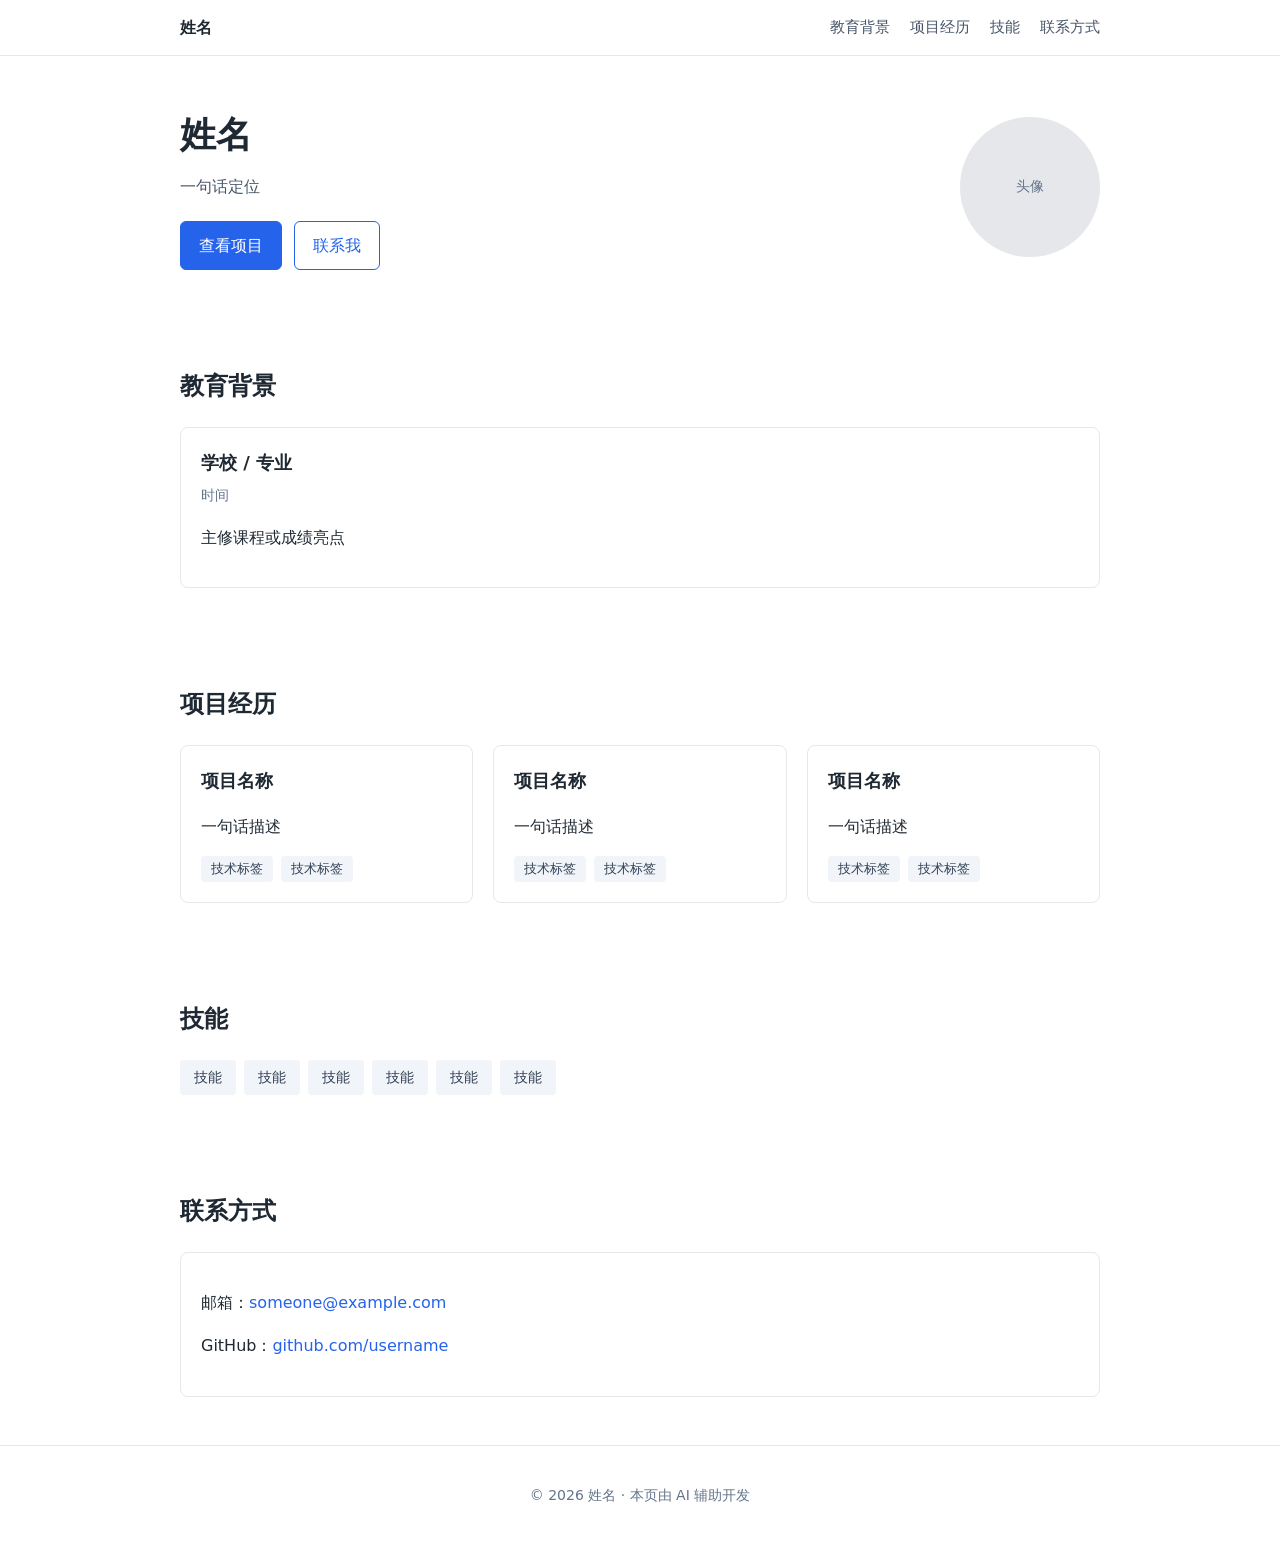
==== index.html @ 9a69a79b "生成首版：五区块结构完整（占位内容）" ====
<!DOCTYPE html>
<html lang="zh-CN">
<head>
  <meta charset="UTF-8" />
  <meta name="viewport" content="width=device-width, initial-scale=1.0" />
  <title>姓名 | 一句话定位</title>
  <link rel="stylesheet" href="style.css" />
</head>
<body>
  <header class="nav">
    <div class="nav-inner">
      <a class="nav-brand" href="#hero">姓名</a>
      <nav class="nav-links">
        <a href="#education">教育背景</a>
        <a href="#projects">项目经历</a>
        <a href="#skills">技能</a>
        <a href="#contact">联系方式</a>
      </nav>
    </div>
  </header>

  <main>
    <section id="hero" class="hero">
      <div class="hero-text">
        <h1>姓名</h1>
        <p class="tagline">一句话定位</p>
        <div class="hero-actions">
          <a class="btn btn-primary" href="#projects">查看项目</a>
          <a class="btn btn-ghost" href="#contact">联系我</a>
        </div>
      </div>
      <div class="avatar">头像</div>
    </section>

    <section id="education" class="section">
      <h2>教育背景</h2>
      <div class="card">
        <h3>学校 / 专业</h3>
        <p class="muted">时间</p>
        <p>主修课程或成绩亮点</p>
      </div>
    </section>

    <section id="projects" class="section">
      <h2>项目经历</h2>
      <div class="grid">
        <article class="card project">
          <h3>项目名称</h3>
          <p>一句话描述</p>
          <ul class="tags"><li>技术标签</li><li>技术标签</li></ul>
        </article>
        <article class="card project">
          <h3>项目名称</h3>
          <p>一句话描述</p>
          <ul class="tags"><li>技术标签</li><li>技术标签</li></ul>
        </article>
        <article class="card project">
          <h3>项目名称</h3>
          <p>一句话描述</p>
          <ul class="tags"><li>技术标签</li><li>技术标签</li></ul>
        </article>
      </div>
    </section>

    <section id="skills" class="section">
      <h2>技能</h2>
      <ul class="tags tags-lg">
        <li>技能</li><li>技能</li><li>技能</li><li>技能</li><li>技能</li><li>技能</li>
      </ul>
    </section>

    <section id="contact" class="section">
      <h2>联系方式</h2>
      <div class="card">
        <p>邮箱：<a href="mailto:someone@example.com">someone@example.com</a></p>
        <p>GitHub：<a href="https://github.com/username">github.com/username</a></p>
      </div>
    </section>
  </main>

  <footer class="footer">
    <p>页脚</p>
  </footer>
  <script src="script.js"></script>
</body>
</html>
---- style.css ----
/* 首版：结构完整的基础样式（占位内容阶段） */
* { box-sizing: border-box; }

body {
  margin: 0;
  font-family: system-ui, -apple-system, "Segoe UI", "Microsoft YaHei", sans-serif;
  color: #1f2933;
  background: #ffffff;
  line-height: 1.7;
}

a { color: #2563eb; text-decoration: none; }
a:hover { text-decoration: underline; }

/* 顶部导航 */
.nav {
  position: sticky;
  top: 0;
  background: #ffffff;
  border-bottom: 1px solid #e5e7eb;
  z-index: 10;
}
.nav-inner {
  max-width: 960px;
  margin: 0 auto;
  padding: 14px 20px;
  display: flex;
  align-items: center;
  justify-content: space-between;
}
.nav-brand { font-weight: 700; color: #1f2933; }
.nav-links { display: flex; gap: 20px; font-size: 15px; }
.nav-links a { color: #475569; }

/* 通用容器 */
.section {
  max-width: 960px;
  margin: 0 auto;
  padding: 48px 20px;
}
.section h2 { font-size: 24px; margin: 0 0 20px; }

/* 首屏 */
.hero {
  max-width: 960px;
  margin: 0 auto;
  padding: 48px 20px;
  display: flex;
  align-items: center;
  justify-content: space-between;
  gap: 32px;
}
.hero h1 { font-size: 36px; margin: 0 0 8px; }
.tagline { color: #475569; margin: 0 0 20px; }
.hero-actions { display: flex; gap: 12px; }

.btn {
  display: inline-block;
  padding: 10px 18px;
  border-radius: 6px;
  border: 1px solid #2563eb;
}
.btn-primary { background: #2563eb; color: #fff; }
.btn-primary:hover { background: #1d4ed8; text-decoration: none; }
.btn-ghost { color: #2563eb; }
.btn-ghost:hover { background: #eff6ff; text-decoration: none; }

.avatar {
  width: 140px;
  height: 140px;
  border-radius: 50%;
  background: #e5e7eb;
  color: #64748b;
  display: flex;
  align-items: center;
  justify-content: center;
  font-size: 14px;
  flex: 0 0 auto;
}

/* 卡片 */
.card {
  border: 1px solid #e5e7eb;
  border-radius: 8px;
  padding: 20px;
}
.card h3 { margin: 0 0 6px; font-size: 18px; }
.muted { color: #64748b; font-size: 14px; margin: 0 0 8px; }

.grid {
  display: grid;
  grid-template-columns: repeat(3, 1fr);
  gap: 20px;
}

/* 标签 */
.tags {
  list-style: none;
  padding: 0;
  margin: 12px 0 0;
  display: flex;
  flex-wrap: wrap;
  gap: 8px;
}
.tags li {
  background: #f1f5f9;
  border-radius: 4px;
  padding: 2px 10px;
  font-size: 13px;
  color: #334155;
}
.tags-lg li { font-size: 14px; padding: 6px 14px; }

.footer {
  border-top: 1px solid #e5e7eb;
  text-align: center;
  padding: 24px;
  color: #64748b;
  font-size: 14px;
}
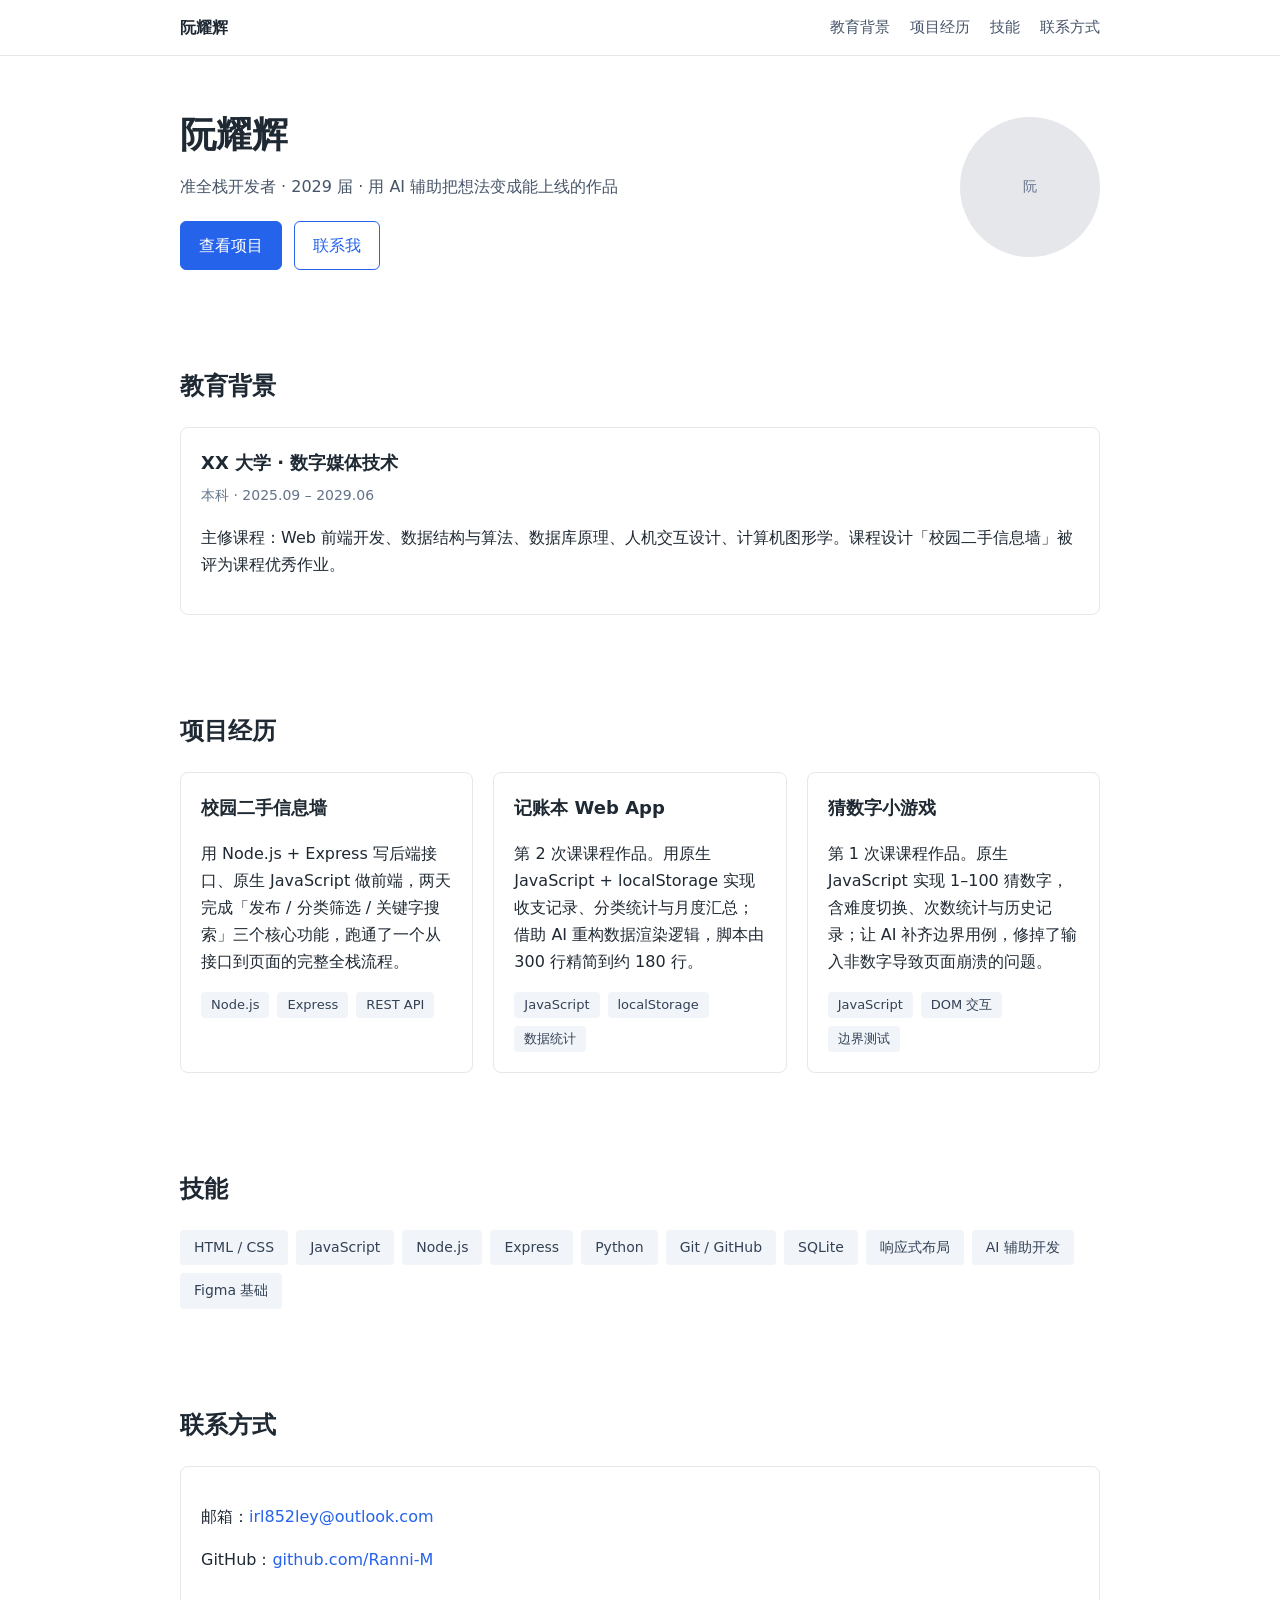
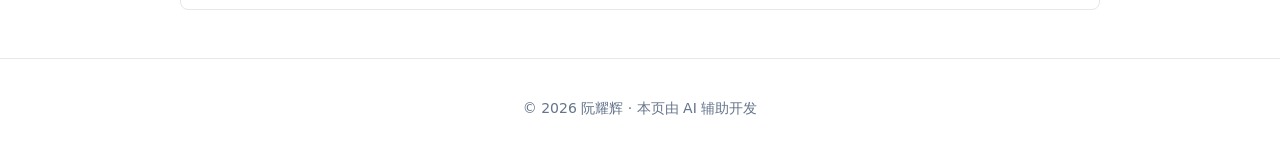
==== commit 300bacc5: "首版：结构完整+真实内容" ====
--- a/index.html
+++ b/index.html
@@ -3,13 +3,13 @@
 <head>
   <meta charset="UTF-8" />
   <meta name="viewport" content="width=device-width, initial-scale=1.0" />
-  <title>姓名 | 一句话定位</title>
+  <title>阮耀辉 | 准全栈开发者</title>
   <link rel="stylesheet" href="style.css" />
 </head>
 <body>
   <header class="nav">
     <div class="nav-inner">
-      <a class="nav-brand" href="#hero">姓名</a>
+      <a class="nav-brand" href="#hero">阮耀辉</a>
       <nav class="nav-links">
         <a href="#education">教育背景</a>
         <a href="#projects">项目经历</a>
@@ -22,22 +22,22 @@
   <main>
     <section id="hero" class="hero">
       <div class="hero-text">
-        <h1>姓名</h1>
-        <p class="tagline">一句话定位</p>
+        <h1>阮耀辉</h1>
+        <p class="tagline">准全栈开发者 · 2029 届 · 用 AI 辅助把想法变成能上线的作品</p>
         <div class="hero-actions">
           <a class="btn btn-primary" href="#projects">查看项目</a>
           <a class="btn btn-ghost" href="#contact">联系我</a>
         </div>
       </div>
-      <div class="avatar">头像</div>
+      <div class="avatar">阮</div>
     </section>
 
     <section id="education" class="section">
       <h2>教育背景</h2>
       <div class="card">
-        <h3>学校 / 专业</h3>
-        <p class="muted">时间</p>
-        <p>主修课程或成绩亮点</p>
+        <h3>XX 大学 · 数字媒体技术</h3>
+        <p class="muted">本科 · 2025.09 – 2029.06</p>
+        <p>主修课程：Web 前端开发、数据结构与算法、数据库原理、人机交互设计、计算机图形学。课程设计「校园二手信息墙」被评为课程优秀作业。</p>
       </div>
     </section>
 
@@ -45,19 +45,19 @@
       <h2>项目经历</h2>
       <div class="grid">
         <article class="card project">
-          <h3>项目名称</h3>
-          <p>一句话描述</p>
-          <ul class="tags"><li>技术标签</li><li>技术标签</li></ul>
+          <h3>校园二手信息墙</h3>
+          <p>用 Node.js + Express 写后端接口、原生 JavaScript 做前端，两天完成「发布 / 分类筛选 / 关键字搜索」三个核心功能，跑通了一个从接口到页面的完整全栈流程。</p>
+          <ul class="tags"><li>Node.js</li><li>Express</li><li>REST API</li></ul>
         </article>
         <article class="card project">
-          <h3>项目名称</h3>
-          <p>一句话描述</p>
-          <ul class="tags"><li>技术标签</li><li>技术标签</li></ul>
+          <h3>记账本 Web App</h3>
+          <p>第 2 次课课程作品。用原生 JavaScript + localStorage 实现收支记录、分类统计与月度汇总；借助 AI 重构数据渲染逻辑，脚本由 300 行精简到约 180 行。</p>
+          <ul class="tags"><li>JavaScript</li><li>localStorage</li><li>数据统计</li></ul>
         </article>
         <article class="card project">
-          <h3>项目名称</h3>
-          <p>一句话描述</p>
-          <ul class="tags"><li>技术标签</li><li>技术标签</li></ul>
+          <h3>猜数字小游戏</h3>
+          <p>第 1 次课课程作品。原生 JavaScript 实现 1–100 猜数字，含难度切换、次数统计与历史记录；让 AI 补齐边界用例，修掉了输入非数字导致页面崩溃的问题。</p>
+          <ul class="tags"><li>JavaScript</li><li>DOM 交互</li><li>边界测试</li></ul>
         </article>
       </div>
     </section>
@@ -65,21 +65,22 @@
     <section id="skills" class="section">
       <h2>技能</h2>
       <ul class="tags tags-lg">
-        <li>技能</li><li>技能</li><li>技能</li><li>技能</li><li>技能</li><li>技能</li>
+        <li>HTML / CSS</li><li>JavaScript</li><li>Node.js</li><li>Express</li><li>Python</li>
+        <li>Git / GitHub</li><li>SQLite</li><li>响应式布局</li><li>AI 辅助开发</li><li>Figma 基础</li>
       </ul>
     </section>
 
     <section id="contact" class="section">
       <h2>联系方式</h2>
       <div class="card">
-        <p>邮箱：<a href="mailto:someone@example.com">someone@example.com</a></p>
-        <p>GitHub：<a href="https://github.com/username">github.com/username</a></p>
+        <p>邮箱：<a href="mailto:irl852ley@outlook.com">irl852ley@outlook.com</a></p>
+        <p>GitHub：<a href="https://github.com/Ranni-M" target="_blank" rel="noopener">github.com/Ranni-M</a></p>
       </div>
     </section>
   </main>
 
   <footer class="footer">
-    <p>页脚</p>
+    <p></p>
   </footer>
   <script src="script.js"></script>
 </body>
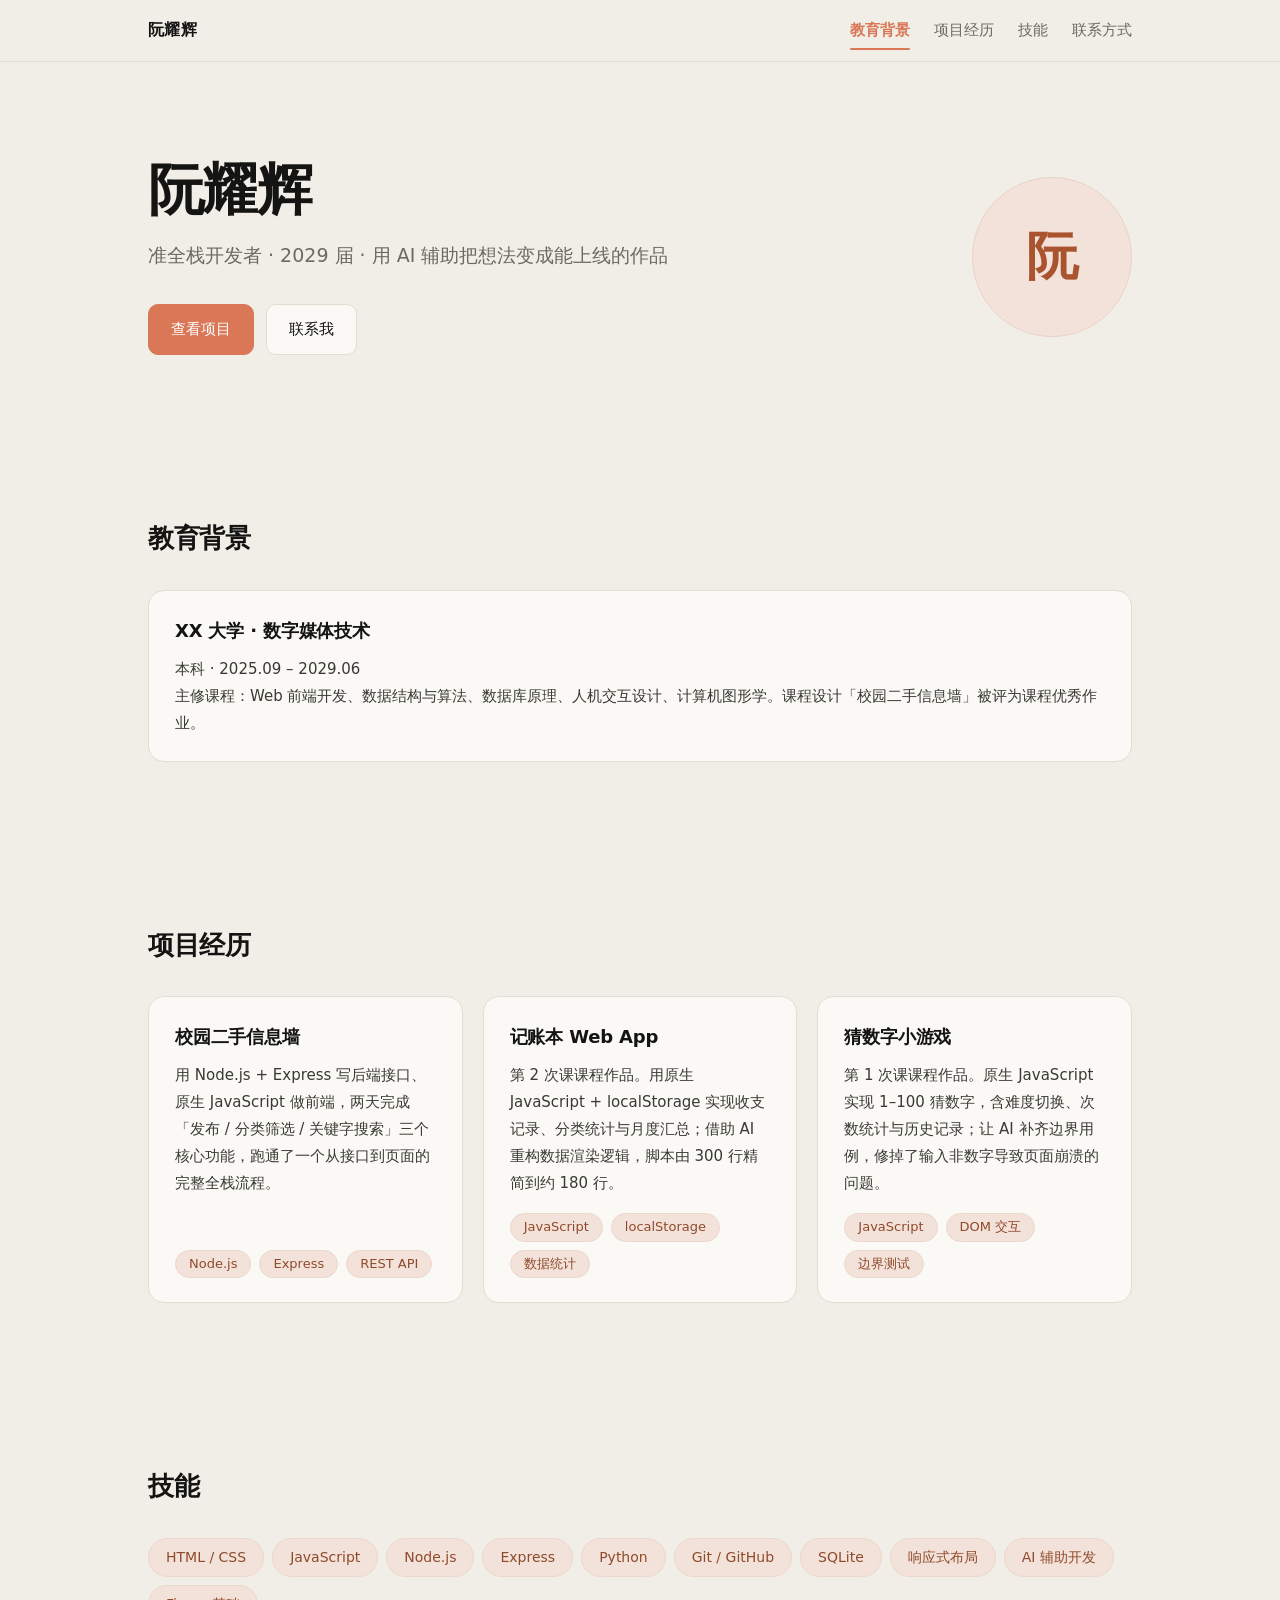
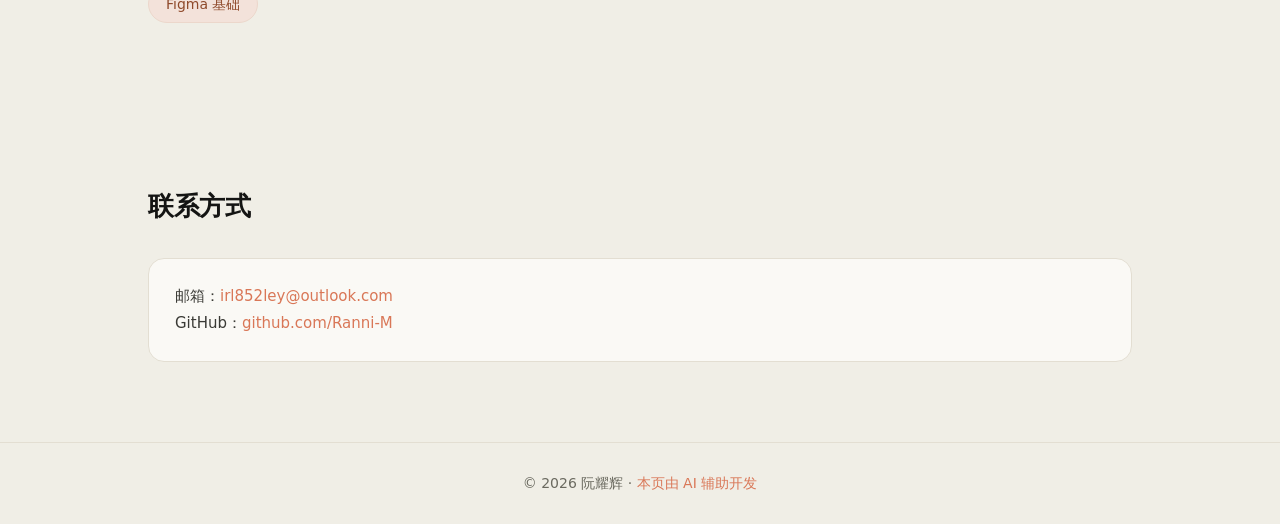
==== commit 97b8ccb8: "迭代3: 细节——卡片悬停上浮、导航区块高亮、胶囊标签、页脚署名" ====
--- a/index.html
+++ b/index.html
@@ -1,87 +1,87 @@
-<!DOCTYPE html>
-<html lang="zh-CN">
-<head>
-  <meta charset="UTF-8" />
-  <meta name="viewport" content="width=device-width, initial-scale=1.0" />
-  <title>阮耀辉 | 准全栈开发者</title>
-  <link rel="stylesheet" href="style.css" />
-</head>
-<body>
-  <header class="nav">
-    <div class="nav-inner">
-      <a class="nav-brand" href="#hero">阮耀辉</a>
-      <nav class="nav-links">
-        <a href="#education">教育背景</a>
-        <a href="#projects">项目经历</a>
-        <a href="#skills">技能</a>
-        <a href="#contact">联系方式</a>
-      </nav>
-    </div>
-  </header>
-
-  <main>
-    <section id="hero" class="hero">
-      <div class="hero-text">
-        <h1>阮耀辉</h1>
-        <p class="tagline">准全栈开发者 · 2029 届 · 用 AI 辅助把想法变成能上线的作品</p>
-        <div class="hero-actions">
-          <a class="btn btn-primary" href="#projects">查看项目</a>
-          <a class="btn btn-ghost" href="#contact">联系我</a>
-        </div>
-      </div>
-      <div class="avatar">阮</div>
-    </section>
-
-    <section id="education" class="section">
-      <h2>教育背景</h2>
-      <div class="card">
-        <h3>XX 大学 · 数字媒体技术</h3>
-        <p class="muted">本科 · 2025.09 – 2029.06</p>
-        <p>主修课程：Web 前端开发、数据结构与算法、数据库原理、人机交互设计、计算机图形学。课程设计「校园二手信息墙」被评为课程优秀作业。</p>
-      </div>
-    </section>
-
-    <section id="projects" class="section">
-      <h2>项目经历</h2>
-      <div class="grid">
-        <article class="card project">
-          <h3>校园二手信息墙</h3>
-          <p>用 Node.js + Express 写后端接口、原生 JavaScript 做前端，两天完成「发布 / 分类筛选 / 关键字搜索」三个核心功能，跑通了一个从接口到页面的完整全栈流程。</p>
-          <ul class="tags"><li>Node.js</li><li>Express</li><li>REST API</li></ul>
-        </article>
-        <article class="card project">
-          <h3>记账本 Web App</h3>
-          <p>第 2 次课课程作品。用原生 JavaScript + localStorage 实现收支记录、分类统计与月度汇总；借助 AI 重构数据渲染逻辑，脚本由 300 行精简到约 180 行。</p>
-          <ul class="tags"><li>JavaScript</li><li>localStorage</li><li>数据统计</li></ul>
-        </article>
-        <article class="card project">
-          <h3>猜数字小游戏</h3>
-          <p>第 1 次课课程作品。原生 JavaScript 实现 1–100 猜数字，含难度切换、次数统计与历史记录；让 AI 补齐边界用例，修掉了输入非数字导致页面崩溃的问题。</p>
-          <ul class="tags"><li>JavaScript</li><li>DOM 交互</li><li>边界测试</li></ul>
-        </article>
-      </div>
-    </section>
-
-    <section id="skills" class="section">
-      <h2>技能</h2>
-      <ul class="tags tags-lg">
-        <li>HTML / CSS</li><li>JavaScript</li><li>Node.js</li><li>Express</li><li>Python</li>
-        <li>Git / GitHub</li><li>SQLite</li><li>响应式布局</li><li>AI 辅助开发</li><li>Figma 基础</li>
-      </ul>
-    </section>
-
-    <section id="contact" class="section">
-      <h2>联系方式</h2>
-      <div class="card">
-        <p>邮箱：<a href="mailto:irl852ley@outlook.com">irl852ley@outlook.com</a></p>
-        <p>GitHub：<a href="https://github.com/Ranni-M" target="_blank" rel="noopener">github.com/Ranni-M</a></p>
-      </div>
-    </section>
-  </main>
-
-  <footer class="footer">
-    <p></p>
-  </footer>
-  <script src="script.js"></script>
-</body>
-</html>
+<!DOCTYPE html>
+<html lang="zh-CN">
+<head>
+  <meta charset="UTF-8" />
+  <meta name="viewport" content="width=device-width, initial-scale=1.0" />
+  <title>阮耀辉 | 准全栈开发者</title>
+  <link rel="stylesheet" href="style.css" />
+</head>
+<body>
+  <header class="nav">
+    <div class="nav-inner">
+      <a class="nav-brand" href="#hero">阮耀辉</a>
+      <nav class="nav-links">
+        <a href="#education">教育背景</a>
+        <a href="#projects">项目经历</a>
+        <a href="#skills">技能</a>
+        <a href="#contact">联系方式</a>
+      </nav>
+    </div>
+  </header>
+
+  <main>
+    <section id="hero" class="hero">
+      <div class="hero-text">
+        <h1>阮耀辉</h1>
+        <p class="tagline">准全栈开发者 · 2029 届 · 用 AI 辅助把想法变成能上线的作品</p>
+        <div class="hero-actions">
+          <a class="btn btn-primary" href="#projects">查看项目</a>
+          <a class="btn btn-ghost" href="#contact">联系我</a>
+        </div>
+      </div>
+      <div class="avatar">阮</div>
+    </section>
+
+    <section id="education" class="section">
+      <h2>教育背景</h2>
+      <div class="card">
+        <h3>XX 大学 · 数字媒体技术</h3>
+        <p class="muted">本科 · 2025.09 – 2029.06</p>
+        <p>主修课程：Web 前端开发、数据结构与算法、数据库原理、人机交互设计、计算机图形学。课程设计「校园二手信息墙」被评为课程优秀作业。</p>
+      </div>
+    </section>
+
+    <section id="projects" class="section">
+      <h2>项目经历</h2>
+      <div class="grid">
+        <article class="card project">
+          <h3>校园二手信息墙</h3>
+          <p>用 Node.js + Express 写后端接口、原生 JavaScript 做前端，两天完成「发布 / 分类筛选 / 关键字搜索」三个核心功能，跑通了一个从接口到页面的完整全栈流程。</p>
+          <ul class="tags"><li>Node.js</li><li>Express</li><li>REST API</li></ul>
+        </article>
+        <article class="card project">
+          <h3>记账本 Web App</h3>
+          <p>第 2 次课课程作品。用原生 JavaScript + localStorage 实现收支记录、分类统计与月度汇总；借助 AI 重构数据渲染逻辑，脚本由 300 行精简到约 180 行。</p>
+          <ul class="tags"><li>JavaScript</li><li>localStorage</li><li>数据统计</li></ul>
+        </article>
+        <article class="card project">
+          <h3>猜数字小游戏</h3>
+          <p>第 1 次课课程作品。原生 JavaScript 实现 1–100 猜数字，含难度切换、次数统计与历史记录；让 AI 补齐边界用例，修掉了输入非数字导致页面崩溃的问题。</p>
+          <ul class="tags"><li>JavaScript</li><li>DOM 交互</li><li>边界测试</li></ul>
+        </article>
+      </div>
+    </section>
+
+    <section id="skills" class="section">
+      <h2>技能</h2>
+      <ul class="tags tags-lg">
+        <li>HTML / CSS</li><li>JavaScript</li><li>Node.js</li><li>Express</li><li>Python</li>
+        <li>Git / GitHub</li><li>SQLite</li><li>响应式布局</li><li>AI 辅助开发</li><li>Figma 基础</li>
+      </ul>
+    </section>
+
+    <section id="contact" class="section">
+      <h2>联系方式</h2>
+      <div class="card">
+        <p>邮箱：<a href="mailto:irl852ley@outlook.com">irl852ley@outlook.com</a></p>
+        <p>GitHub：<a href="https://github.com/Ranni-M" target="_blank" rel="noopener">github.com/Ranni-M</a></p>
+      </div>
+    </section>
+  </main>
+
+  <footer class="footer">
+    <p class="sign"></p>
+  </footer>
+  <script src="script.js"></script>
+</body>
+</html>
--- a/style.css
+++ b/style.css
@@ -1,120 +1,196 @@
-/* 首版：结构完整的基础样式（占位内容阶段） */
+/* 迭代1 · 风格：米黄色（Claude 风格）——暖米底 + 陶土色点缀 */
+/* 迭代2 · 布局：首屏突出姓名、区块留白统一 80px、项目卡片等高 */
+/* 迭代3 · 细节：卡片悬停上浮、导航当前区块高亮、胶囊标签、页脚署名 */
+:root {
+  --bg: #f0eee6;          /* 主背景：暖米黄 */
+  --surface: #faf9f5;     /* 卡片纸白 */
+  --ink: #141413;         /* 正文墨色 */
+  --ink-soft: #6b6a60;    /* 次要文字 */
+  --accent: #d97757;      /* 主色：陶土橘 */
+  --accent-soft: #f3e2da;
+  --line: #e3ded2;        /* 描边 */
+  --radius: 16px;
+}
+
 * { box-sizing: border-box; }
 
 body {
   margin: 0;
   font-family: system-ui, -apple-system, "Segoe UI", "Microsoft YaHei", sans-serif;
-  color: #1f2933;
-  background: #ffffff;
-  line-height: 1.7;
+  color: var(--ink);
+  background: var(--bg);
+  line-height: 1.8;
+  -webkit-font-smoothing: antialiased;
 }
 
-a { color: #2563eb; text-decoration: none; }
-a:hover { text-decoration: underline; }
+a { color: var(--accent); text-decoration: none; }
+a:hover { text-decoration: underline; text-underline-offset: 3px; }
 
 /* 顶部导航 */
 .nav {
   position: sticky;
   top: 0;
-  background: #ffffff;
-  border-bottom: 1px solid #e5e7eb;
+  background: rgba(240, 238, 230, 0.9);
+  backdrop-filter: blur(8px);
+  border-bottom: 1px solid var(--line);
   z-index: 10;
 }
 .nav-inner {
-  max-width: 960px;
+  max-width: 1040px;
   margin: 0 auto;
-  padding: 14px 20px;
+  padding: 16px 28px;
   display: flex;
   align-items: center;
   justify-content: space-between;
 }
-.nav-brand { font-weight: 700; color: #1f2933; }
-.nav-links { display: flex; gap: 20px; font-size: 15px; }
-.nav-links a { color: #475569; }
+.nav-brand { font-weight: 700; color: var(--ink); letter-spacing: 0.02em; }
+.nav-links { display: flex; gap: 24px; font-size: 15px; }
+.nav-links a { color: var(--ink-soft); transition: color .18s ease; }
+.nav-links a:hover { color: var(--accent); text-decoration: none; }
+/* 导航当前所在区块高亮 */
+.nav-links a.active {
+  color: var(--accent);
+  font-weight: 600;
+  position: relative;
+}
+.nav-links a.active::after {
+  content: "";
+  position: absolute;
+  left: 0;
+  right: 0;
+  bottom: -6px;
+  height: 2px;
+  border-radius: 2px;
+  background: var(--accent);
+}
 
-/* 通用容器 */
+/* 通用容器：各区块上下留白统一为 80px */
 .section {
-  max-width: 960px;
+  max-width: 1040px;
   margin: 0 auto;
-  padding: 48px 20px;
+  padding: 80px 28px;
+  scroll-margin-top: 76px;   /* 锚点跳转不被固定导航遮挡 */
 }
-.section h2 { font-size: 24px; margin: 0 0 20px; }
+.section h2 {
+  font-size: 26px;
+  margin: 0 0 28px;
+  letter-spacing: -0.01em;
+  font-weight: 700;
+}
 
-/* 首屏 */
+/* 首屏：姓名与定位放大居左，头像居右 */
 .hero {
-  max-width: 960px;
+  max-width: 1040px;
   margin: 0 auto;
-  padding: 48px 20px;
+  padding: 96px 28px 80px;
   display: flex;
   align-items: center;
   justify-content: space-between;
-  gap: 32px;
+  gap: 48px;
 }
-.hero h1 { font-size: 36px; margin: 0 0 8px; }
-.tagline { color: #475569; margin: 0 0 20px; }
+.hero-text { max-width: 640px; }
+.hero h1 {
+  font-size: 56px;
+  line-height: 1.15;
+  margin: 0 0 16px;
+  letter-spacing: -0.03em;
+  font-weight: 700;
+}
+.tagline {
+  color: var(--ink-soft);
+  font-size: 19px;
+  margin: 0 0 32px;
+}
 .hero-actions { display: flex; gap: 12px; }
 
 .btn {
   display: inline-block;
-  padding: 10px 18px;
-  border-radius: 6px;
-  border: 1px solid #2563eb;
+  padding: 11px 22px;
+  border-radius: 10px;
+  border: 1px solid var(--line);
+  font-size: 15px;
+  transition: background .18s ease, border-color .18s ease, transform .18s ease;
 }
-.btn-primary { background: #2563eb; color: #fff; }
-.btn-primary:hover { background: #1d4ed8; text-decoration: none; }
-.btn-ghost { color: #2563eb; }
-.btn-ghost:hover { background: #eff6ff; text-decoration: none; }
+.btn-primary {
+  background: var(--accent);
+  border-color: var(--accent);
+  color: #fff;
+}
+.btn-primary:hover { background: #c96543; border-color: #c96543; text-decoration: none; }
+.btn-ghost { color: var(--ink); background: var(--surface); }
+.btn-ghost:hover { border-color: var(--accent); color: var(--accent); text-decoration: none; }
 
 .avatar {
-  width: 140px;
-  height: 140px;
+  width: 160px;
+  height: 160px;
   border-radius: 50%;
-  background: #e5e7eb;
-  color: #64748b;
+  background: var(--accent-soft);
+  color: #a9542f;
   display: flex;
   align-items: center;
   justify-content: center;
-  font-size: 14px;
+  font-size: 52px;
+  font-weight: 600;
   flex: 0 0 auto;
+  border: 1px solid #e8d3c8;
 }
 
-/* 卡片 */
+/* 卡片：悬停轻微上浮 + 阴影 */
 .card {
-  border: 1px solid #e5e7eb;
-  border-radius: 8px;
-  padding: 20px;
+  background: var(--surface);
+  border: 1px solid var(--line);
+  border-radius: var(--radius);
+  padding: 24px 26px;
+  transition: transform .22s ease, box-shadow .22s ease, border-color .22s ease;
 }
-.card h3 { margin: 0 0 6px; font-size: 18px; }
-.muted { color: #64748b; font-size: 14px; margin: 0 0 8px; }
+.card:hover {
+  transform: translateY(-4px);
+  box-shadow: 0 14px 30px rgba(60, 45, 30, 0.10);
+  border-color: #e0d3c6;
+}
+.card h3 { margin: 0 0 8px; font-size: 18px; letter-spacing: -0.01em; }
+.muted { color: var(--ink-soft); font-size: 14px; margin: 0 0 10px; }
+.card p { margin: 0; color: #3a3a35; font-size: 15px; }
 
+/* 桌面端项目卡片一行三列、等高 */
 .grid {
   display: grid;
   grid-template-columns: repeat(3, 1fr);
   gap: 20px;
+  align-items: stretch;
 }
+.project {
+  display: flex;
+  flex-direction: column;
+}
+.project .tags { margin-top: auto; padding-top: 16px; }
 
-/* 标签 */
+/* 标签：统一胶囊样式 */
 .tags {
   list-style: none;
   padding: 0;
-  margin: 12px 0 0;
+  margin: 16px 0 0;
   display: flex;
   flex-wrap: wrap;
   gap: 8px;
 }
 .tags li {
-  background: #f1f5f9;
-  border-radius: 4px;
-  padding: 2px 10px;
+  background: var(--accent-soft);
+  color: #8f4a2b;
+  border: 1px solid #ecd7cb;
+  border-radius: 999px;
+  padding: 3px 13px;
   font-size: 13px;
-  color: #334155;
+  line-height: 1.6;
 }
-.tags-lg li { font-size: 14px; padding: 6px 14px; }
+.tags-lg li { font-size: 14px; padding: 7px 17px; }
 
 .footer {
-  border-top: 1px solid #e5e7eb;
+  border-top: 1px solid var(--line);
   text-align: center;
-  padding: 24px;
-  color: #64748b;
+  padding: 28px;
+  color: var(--ink-soft);
   font-size: 14px;
 }
+.footer .sign { margin: 0; }
+.footer .sign span { color: var(--accent); }
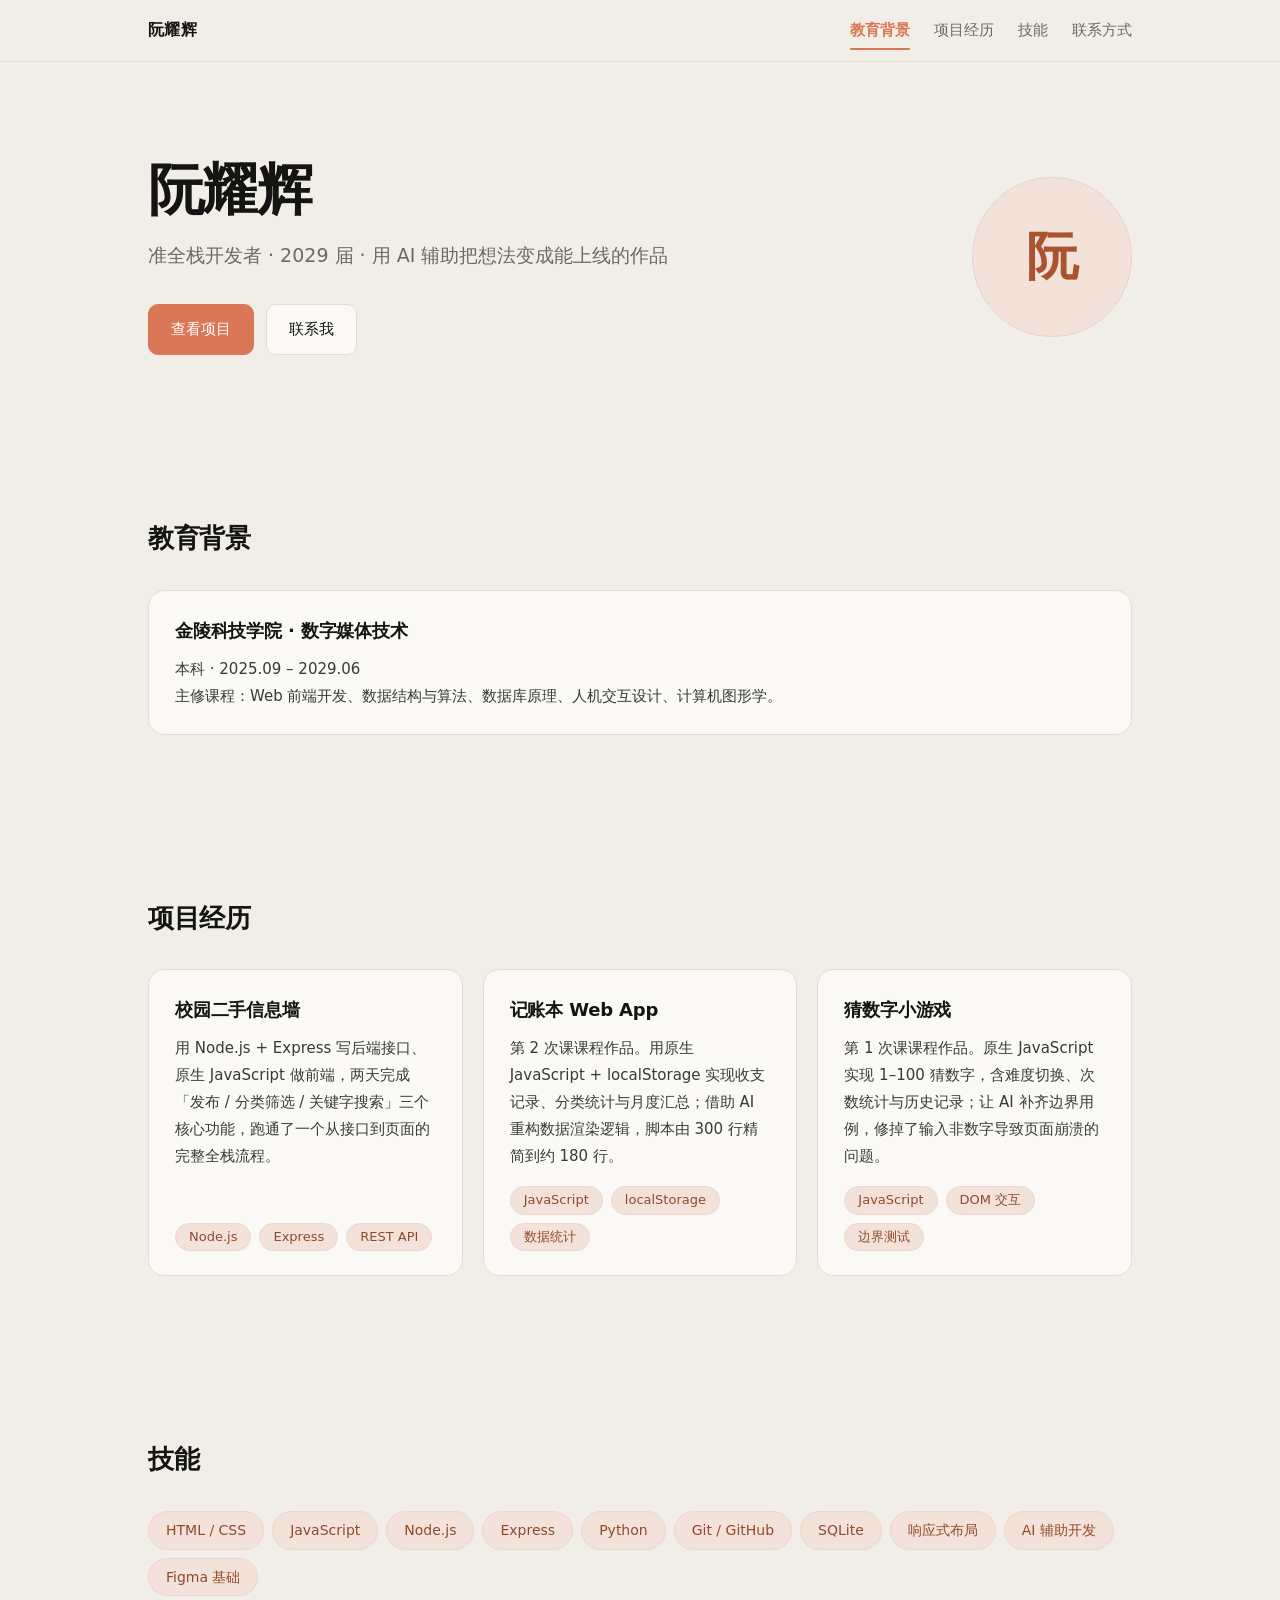
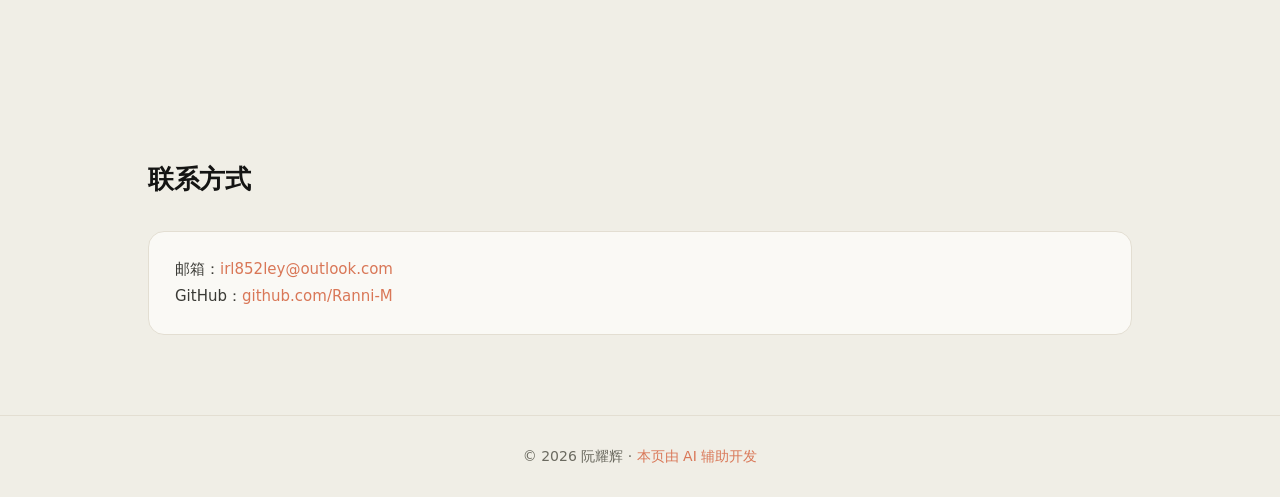
==== commit 7fbe458b: "准备部署：补充学校名称、清理文案" ====
--- a/index.html
+++ b/index.html
@@ -16,6 +16,9 @@
         <a href="#skills">技能</a>
         <a href="#contact">联系方式</a>
       </nav>
+      <button class="nav-toggle" aria-label="打开菜单" aria-expanded="false">
+        <span></span><span></span><span></span>
+      </button>
     </div>
   </header>
 
@@ -35,9 +38,9 @@
     <section id="education" class="section">
       <h2>教育背景</h2>
       <div class="card">
-        <h3>XX 大学 · 数字媒体技术</h3>
+        <h3>金陵科技学院 · 数字媒体技术</h3>
         <p class="muted">本科 · 2025.09 – 2029.06</p>
-        <p>主修课程：Web 前端开发、数据结构与算法、数据库原理、人机交互设计、计算机图形学。课程设计「校园二手信息墙」被评为课程优秀作业。</p>
+        <p>主修课程：Web 前端开发、数据结构与算法、数据库原理、人机交互设计、计算机图形学。</p>
       </div>
     </section>
 
--- a/style.css
+++ b/style.css
@@ -1,6 +1,7 @@
 /* 迭代1 · 风格：米黄色（Claude 风格）——暖米底 + 陶土色点缀 */
 /* 迭代2 · 布局：首屏突出姓名、区块留白统一 80px、项目卡片等高 */
 /* 迭代3 · 细节：卡片悬停上浮、导航当前区块高亮、胶囊标签、页脚署名 */
+/* 迭代4 · 响应式：窄屏单列堆叠、汉堡菜单、头像缩小 */
 :root {
   --bg: #f0eee6;          /* 主背景：暖米黄 */
   --surface: #faf9f5;     /* 卡片纸白 */
@@ -44,6 +45,24 @@
   justify-content: space-between;
 }
 .nav-brand { font-weight: 700; color: var(--ink); letter-spacing: 0.02em; }
+/* 汉堡按钮：默认隐藏，窄屏出现 */
+.nav-toggle {
+  display: none;
+  width: 40px;
+  height: 34px;
+  padding: 6px 8px;
+  background: transparent;
+  border: 1px solid var(--line);
+  border-radius: 8px;
+  cursor: pointer;
+}
+.nav-toggle span {
+  display: block;
+  height: 2px;
+  margin: 4px 0;
+  border-radius: 2px;
+  background: var(--ink);
+}
 .nav-links { display: flex; gap: 24px; font-size: 15px; }
 .nav-links a { color: var(--ink-soft); transition: color .18s ease; }
 .nav-links a:hover { color: var(--accent); text-decoration: none; }
@@ -194,3 +213,51 @@
 }
 .footer .sign { margin: 0; }
 .footer .sign span { color: var(--accent); }
+
+/* ============ 迭代4 · 响应式（宽度 375px 左右）============ */
+@media (max-width: 900px) {
+  .grid { grid-template-columns: 1fr; }          /* 项目卡片单列堆叠 */
+  .hero {
+    flex-direction: column-reverse;               /* 头像在下，不遮挡文字 */
+    align-items: flex-start;
+    gap: 28px;
+    padding: 64px 24px 56px;
+  }
+  .section { padding: 56px 24px; }
+}
+
+@media (max-width: 720px) {
+  body { line-height: 1.75; }
+  h1, h2, h3, p, li, a { overflow-wrap: break-word; }   /* 长邮箱不溢出 */
+
+  .nav-inner { padding: 12px 20px; }
+  .nav-toggle { display: block; }
+  .nav-links {
+    display: none;
+    position: absolute;
+    top: 100%;
+    left: 0;
+    right: 0;
+    flex-direction: column;
+    gap: 4px;
+    padding: 10px 20px 16px;
+    background: var(--surface);
+    border-bottom: 1px solid var(--line);
+  }
+  .nav-open .nav-links { display: flex; }
+  .nav-links a { padding: 8px 0; font-size: 15px; }
+  .nav-links a.active::after { display: none; }
+
+  .hero { padding: 48px 20px 40px; }
+  .hero h1 { font-size: 34px; }
+  .tagline { font-size: 16px; margin-bottom: 24px; }
+  .hero-actions { flex-wrap: wrap; }
+  .avatar { width: 96px; height: 96px; font-size: 32px; }
+
+  .section { padding: 48px 20px; }
+  .section h2 { font-size: 22px; margin-bottom: 20px; }
+  .card { padding: 20px; border-radius: 14px; }
+  .card p { font-size: 14.5px; }
+  .tags-lg li { font-size: 13px; padding: 6px 14px; }
+  .footer { padding: 22px 20px; font-size: 13px; }
+}
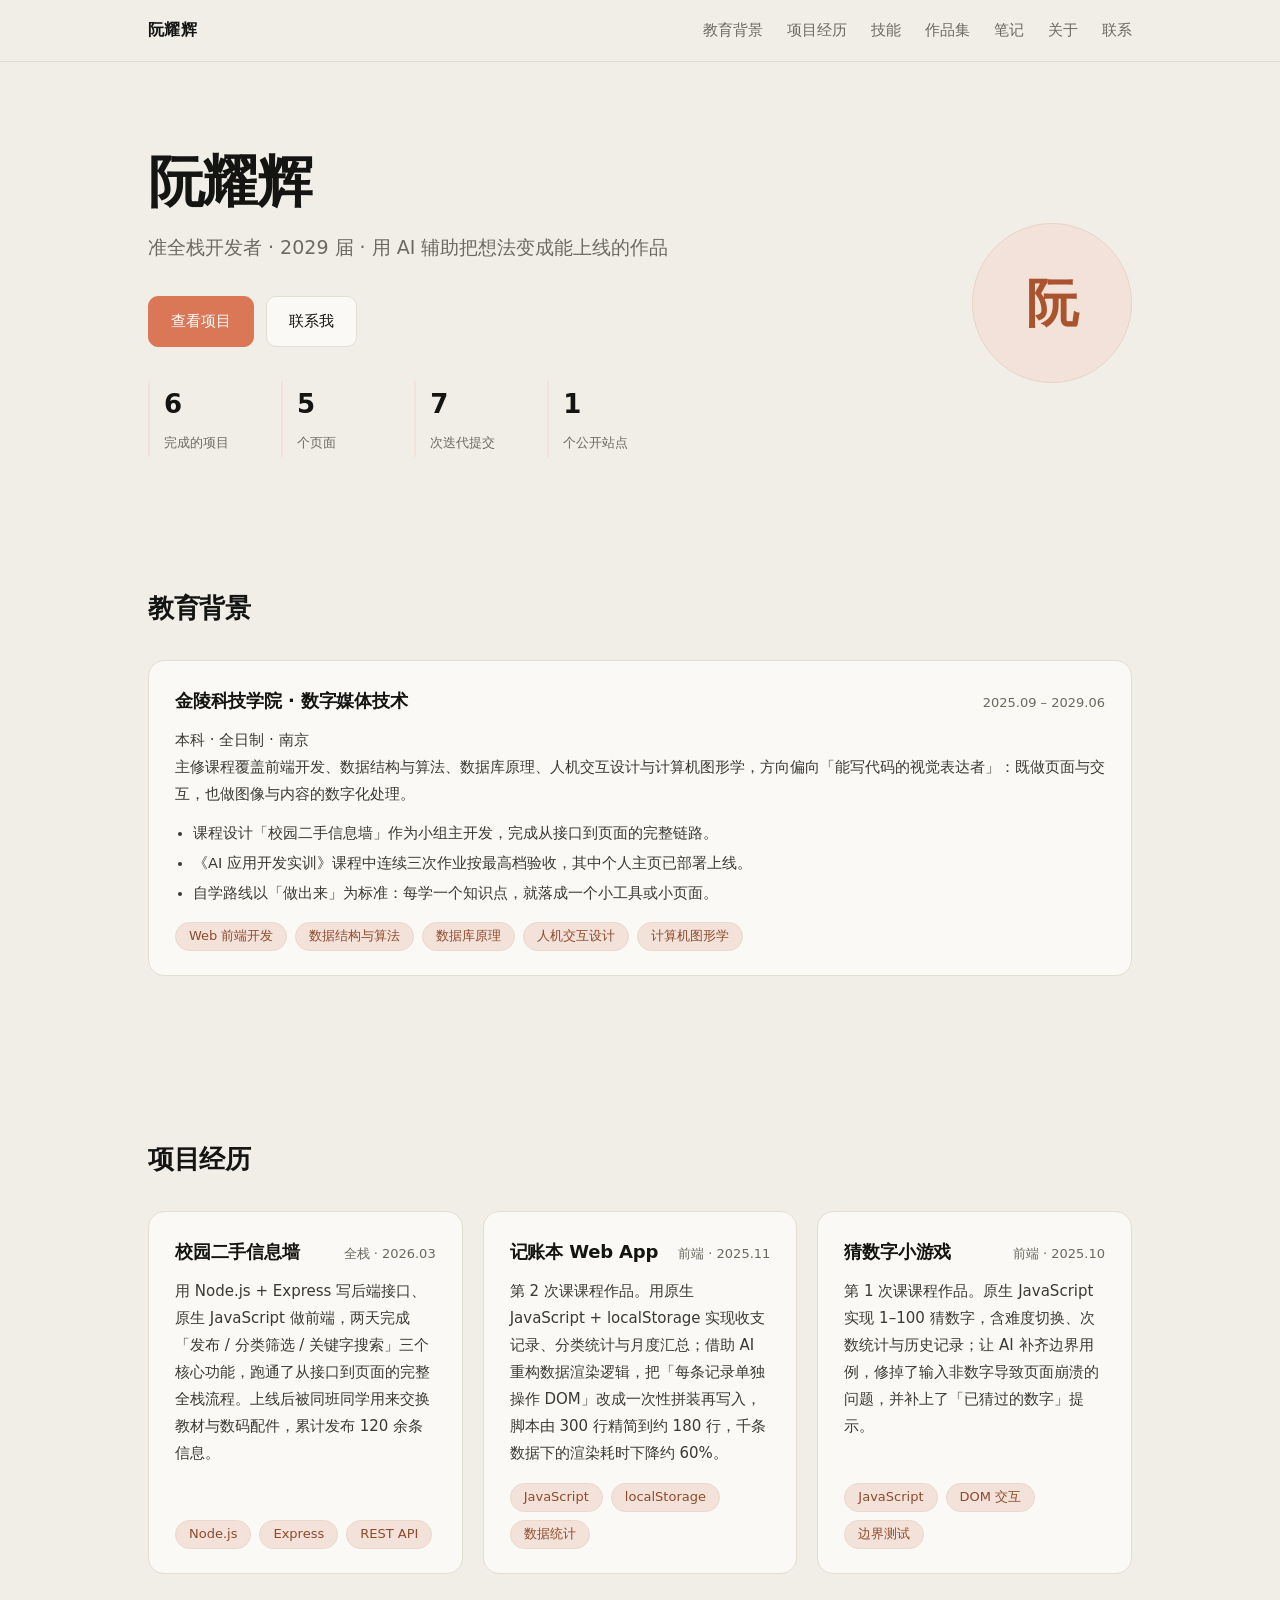
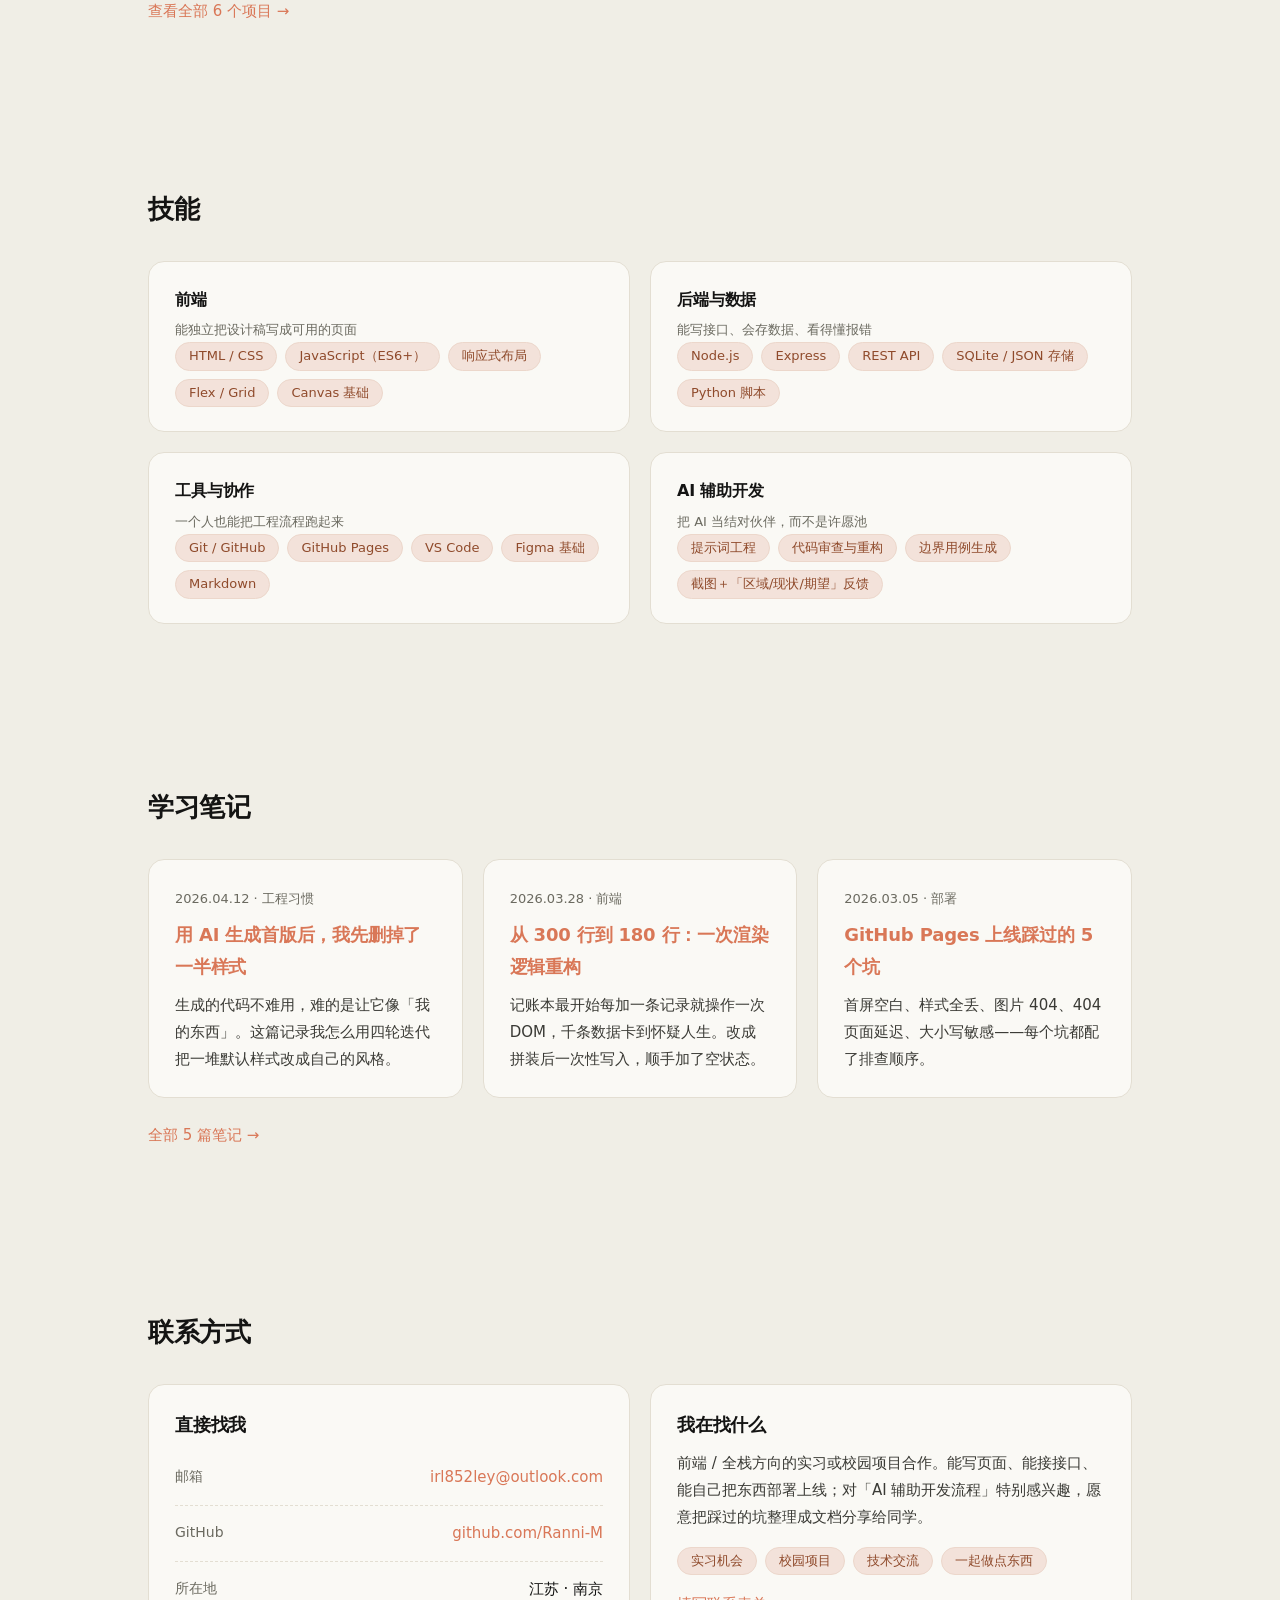
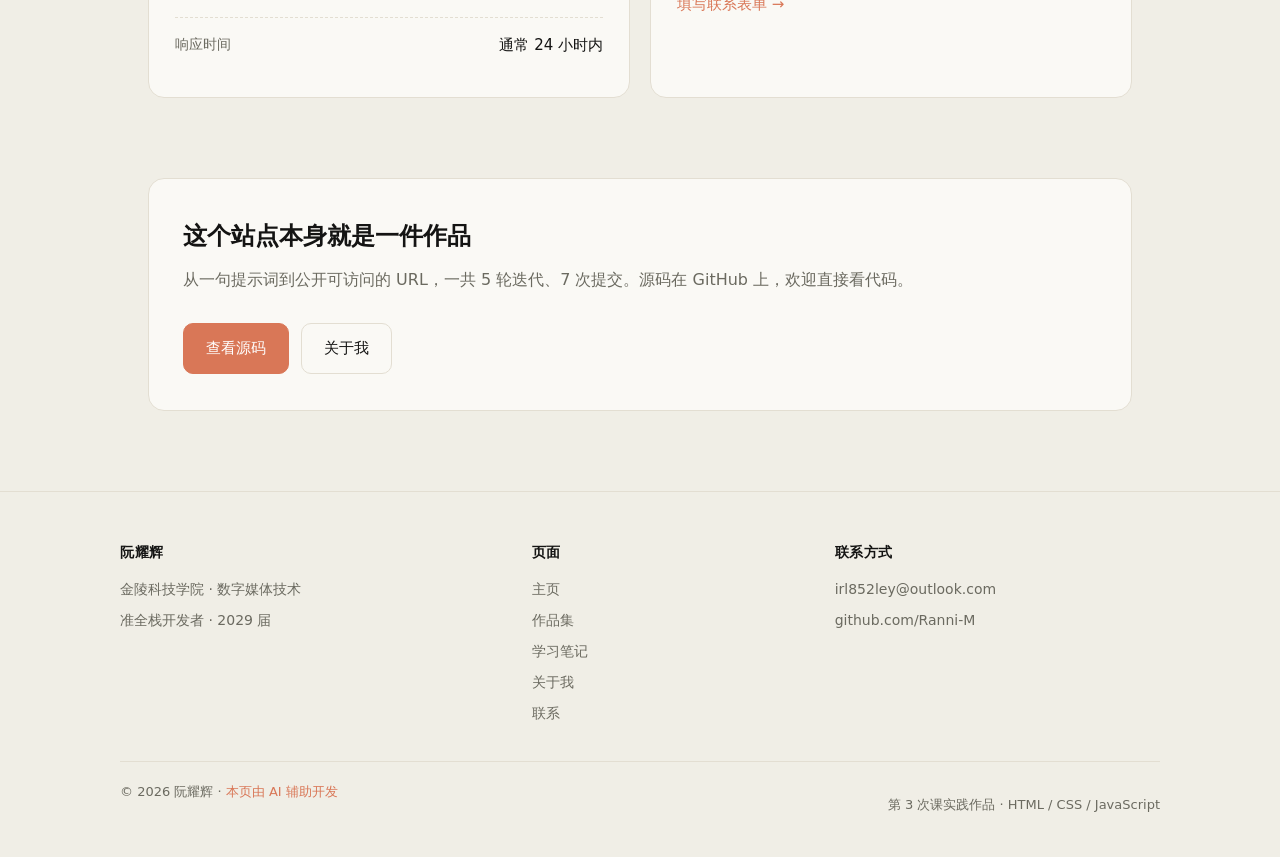
==== commit 69b95d41: "迭代5: 内容丰富化——单页扩为 5 个页面，补数据条、作品集、笔记、关于页与 README" ====
--- a/index.html
+++ b/index.html
@@ -3,18 +3,22 @@
 <head>
   <meta charset="UTF-8" />
   <meta name="viewport" content="width=device-width, initial-scale=1.0" />
-  <title>阮耀辉 | 准全栈开发者</title>
+  <title>阮耀辉 | 准全栈开发者 · 个人主页</title>
+  <meta name="description" content="阮耀辉，金陵科技学院数字媒体技术专业，准全栈开发者。这里是我用 AI 辅助开发的个人主页，含项目作品集、学习笔记与联系方式。" />
   <link rel="stylesheet" href="style.css" />
 </head>
 <body>
   <header class="nav">
     <div class="nav-inner">
-      <a class="nav-brand" href="#hero">阮耀辉</a>
+      <a class="nav-brand" href="index.html">阮耀辉</a>
       <nav class="nav-links">
         <a href="#education">教育背景</a>
         <a href="#projects">项目经历</a>
         <a href="#skills">技能</a>
-        <a href="#contact">联系方式</a>
+        <a href="projects.html">作品集</a>
+        <a href="notes.html">笔记</a>
+        <a href="about.html">关于</a>
+        <a href="contact.html">联系</a>
       </nav>
       <button class="nav-toggle" aria-label="打开菜单" aria-expanded="false">
         <span></span><span></span><span></span>
@@ -23,67 +27,207 @@
   </header>
 
   <main>
+    <!-- 首屏 -->
     <section id="hero" class="hero">
       <div class="hero-text">
         <h1>阮耀辉</h1>
         <p class="tagline">准全栈开发者 · 2029 届 · 用 AI 辅助把想法变成能上线的作品</p>
         <div class="hero-actions">
           <a class="btn btn-primary" href="#projects">查看项目</a>
-          <a class="btn btn-ghost" href="#contact">联系我</a>
+          <a class="btn btn-ghost" href="contact.html">联系我</a>
+        </div>
+        <div class="stats">
+          <div class="stat"><b>6</b><span>完成的项目</span></div>
+          <div class="stat"><b>5</b><span>个页面</span></div>
+          <div class="stat"><b>7</b><span>次迭代提交</span></div>
+          <div class="stat"><b>1</b><span>个公开站点</span></div>
         </div>
       </div>
       <div class="avatar">阮</div>
     </section>
 
+    <!-- 教育背景 -->
     <section id="education" class="section">
       <h2>教育背景</h2>
       <div class="card">
-        <h3>金陵科技学院 · 数字媒体技术</h3>
-        <p class="muted">本科 · 2025.09 – 2029.06</p>
-        <p>主修课程：Web 前端开发、数据结构与算法、数据库原理、人机交互设计、计算机图形学。</p>
-      </div>
-    </section>
-
+        <div class="card-top">
+          <h3>金陵科技学院 · 数字媒体技术</h3>
+          <span class="meta">2025.09 – 2029.06</span>
+        </div>
+        <p class="muted">本科 · 全日制 · 南京</p>
+        <p>主修课程覆盖前端开发、数据结构与算法、数据库原理、人机交互设计与计算机图形学，方向偏向「能写代码的视觉表达者」：既做页面与交互，也做图像与内容的数字化处理。</p>
+        <ul class="plain">
+          <li>课程设计「校园二手信息墙」作为小组主开发，完成从接口到页面的完整链路。</li>
+          <li>《AI 应用开发实训》课程中连续三次作业按最高档验收，其中个人主页已部署上线。</li>
+          <li>自学路线以「做出来」为标准：每学一个知识点，就落成一个小工具或小页面。</li>
+        </ul>
+        <ul class="tags">
+          <li>Web 前端开发</li><li>数据结构与算法</li><li>数据库原理</li>
+          <li>人机交互设计</li><li>计算机图形学</li>
+        </ul>
+      </div>
+    </section>
+
+    <!-- 项目经历（精选） -->
     <section id="projects" class="section">
       <h2>项目经历</h2>
       <div class="grid">
         <article class="card project">
-          <h3>校园二手信息墙</h3>
-          <p>用 Node.js + Express 写后端接口、原生 JavaScript 做前端，两天完成「发布 / 分类筛选 / 关键字搜索」三个核心功能，跑通了一个从接口到页面的完整全栈流程。</p>
+          <div class="card-top">
+            <h3>校园二手信息墙</h3>
+            <span class="meta">全栈 · 2026.03</span>
+          </div>
+          <p>用 Node.js + Express 写后端接口、原生 JavaScript 做前端，两天完成「发布 / 分类筛选 / 关键字搜索」三个核心功能，跑通了从接口到页面的完整全栈流程。上线后被同班同学用来交换教材与数码配件，累计发布 120 余条信息。</p>
           <ul class="tags"><li>Node.js</li><li>Express</li><li>REST API</li></ul>
         </article>
         <article class="card project">
-          <h3>记账本 Web App</h3>
-          <p>第 2 次课课程作品。用原生 JavaScript + localStorage 实现收支记录、分类统计与月度汇总；借助 AI 重构数据渲染逻辑，脚本由 300 行精简到约 180 行。</p>
+          <div class="card-top">
+            <h3>记账本 Web App</h3>
+            <span class="meta">前端 · 2025.11</span>
+          </div>
+          <p>第 2 次课课程作品。用原生 JavaScript + localStorage 实现收支记录、分类统计与月度汇总；借助 AI 重构数据渲染逻辑，把「每条记录单独操作 DOM」改成一次性拼装再写入，脚本由 300 行精简到约 180 行，千条数据下的渲染耗时下降约 60%。</p>
           <ul class="tags"><li>JavaScript</li><li>localStorage</li><li>数据统计</li></ul>
         </article>
         <article class="card project">
-          <h3>猜数字小游戏</h3>
-          <p>第 1 次课课程作品。原生 JavaScript 实现 1–100 猜数字，含难度切换、次数统计与历史记录；让 AI 补齐边界用例，修掉了输入非数字导致页面崩溃的问题。</p>
+          <div class="card-top">
+            <h3>猜数字小游戏</h3>
+            <span class="meta">前端 · 2025.10</span>
+          </div>
+          <p>第 1 次课课程作品。原生 JavaScript 实现 1–100 猜数字，含难度切换、次数统计与历史记录；让 AI 补齐边界用例，修掉了输入非数字导致页面崩溃的问题，并补上了「已猜过的数字」提示。</p>
           <ul class="tags"><li>JavaScript</li><li>DOM 交互</li><li>边界测试</li></ul>
         </article>
       </div>
-    </section>
-
+      <a class="more" href="projects.html">查看全部 6 个项目</a>
+    </section>
+
+    <!-- 技能 -->
     <section id="skills" class="section">
       <h2>技能</h2>
-      <ul class="tags tags-lg">
-        <li>HTML / CSS</li><li>JavaScript</li><li>Node.js</li><li>Express</li><li>Python</li>
-        <li>Git / GitHub</li><li>SQLite</li><li>响应式布局</li><li>AI 辅助开发</li><li>Figma 基础</li>
-      </ul>
-    </section>
-
+      <div class="skill-groups">
+        <div class="skill-group card">
+          <h3>前端</h3>
+          <p class="hint">能独立把设计稿写成可用的页面</p>
+          <ul class="tags">
+            <li>HTML / CSS</li><li>JavaScript（ES6+）</li><li>响应式布局</li>
+            <li>Flex / Grid</li><li>Canvas 基础</li>
+          </ul>
+        </div>
+        <div class="skill-group card">
+          <h3>后端与数据</h3>
+          <p class="hint">能写接口、会存数据、看得懂报错</p>
+          <ul class="tags">
+            <li>Node.js</li><li>Express</li><li>REST API</li>
+            <li>SQLite / JSON 存储</li><li>Python 脚本</li>
+          </ul>
+        </div>
+        <div class="skill-group card">
+          <h3>工具与协作</h3>
+          <p class="hint">一个人也能把工程流程跑起来</p>
+          <ul class="tags">
+            <li>Git / GitHub</li><li>GitHub Pages</li><li>VS Code</li>
+            <li>Figma 基础</li><li>Markdown</li>
+          </ul>
+        </div>
+        <div class="skill-group card">
+          <h3>AI 辅助开发</h3>
+          <p class="hint">把 AI 当结对伙伴，而不是许愿池</p>
+          <ul class="tags">
+            <li>提示词工程</li><li>代码审查与重构</li><li>边界用例生成</li>
+            <li>截图＋「区域/现状/期望」反馈</li>
+          </ul>
+        </div>
+      </div>
+    </section>
+
+    <!-- 笔记精选 -->
+    <section id="notes" class="section">
+      <h2>学习笔记</h2>
+      <div class="grid">
+        <a class="card note" href="notes.html">
+          <span class="date">2026.04.12 · 工程习惯</span>
+          <h3>用 AI 生成首版后，我先删掉了一半样式</h3>
+          <p>生成的代码不难用，难的是让它像「我的东西」。这篇记录我怎么用四轮迭代把一堆默认样式改成自己的风格。</p>
+        </a>
+        <a class="card note" href="notes.html">
+          <span class="date">2026.03.28 · 前端</span>
+          <h3>从 300 行到 180 行：一次渲染逻辑重构</h3>
+          <p>记账本最开始每加一条记录就操作一次 DOM，千条数据卡到怀疑人生。改成拼装后一次性写入，顺手加了空状态。</p>
+        </a>
+        <a class="card note" href="notes.html">
+          <span class="date">2026.03.05 · 部署</span>
+          <h3>GitHub Pages 上线踩过的 5 个坑</h3>
+          <p>首屏空白、样式全丢、图片 404、404 页面延迟、大小写敏感——每个坑都配了排查顺序。</p>
+        </a>
+      </div>
+      <a class="more" href="notes.html">全部 5 篇笔记</a>
+    </section>
+
+    <!-- 联系方式 -->
     <section id="contact" class="section">
       <h2>联系方式</h2>
-      <div class="card">
-        <p>邮箱：<a href="mailto:irl852ley@outlook.com">irl852ley@outlook.com</a></p>
-        <p>GitHub：<a href="https://github.com/Ranni-M" target="_blank" rel="noopener">github.com/Ranni-M</a></p>
-      </div>
-    </section>
+      <div class="grid-2">
+        <div class="card">
+          <h3>直接找我</h3>
+          <ul class="info-list">
+            <li><span class="k">邮箱</span><a href="mailto:irl852ley@outlook.com">irl852ley@outlook.com</a></li>
+            <li><span class="k">GitHub</span><a href="https://github.com/Ranni-M" target="_blank" rel="noopener">github.com/Ranni-M</a></li>
+            <li><span class="k">所在地</span><span>江苏 · 南京</span></li>
+            <li><span class="k">响应时间</span><span>通常 24 小时内</span></li>
+          </ul>
+        </div>
+        <div class="card">
+          <h3>我在找什么</h3>
+          <p>前端 / 全栈方向的实习或校园项目合作。能写页面、能接接口、能自己把东西部署上线；对「AI 辅助开发流程」特别感兴趣，愿意把踩过的坑整理成文档分享给同学。</p>
+          <ul class="tags">
+            <li>实习机会</li><li>校园项目</li><li>技术交流</li><li>一起做点东西</li>
+          </ul>
+          <p style="margin-top:16px"><a href="contact.html">填写联系表单 →</a></p>
+        </div>
+      </div>
+    </section>
+
+    <!-- CTA -->
+    <div class="cta">
+      <div class="cta-inner">
+        <div>
+          <h2>这个站点本身就是一件作品</h2>
+          <p>从一句提示词到公开可访问的 URL，一共 5 轮迭代、7 次提交。源码在 GitHub 上，欢迎直接看代码。</p>
+        </div>
+        <div class="hero-actions">
+          <a class="btn btn-primary" href="https://github.com/Ranni-M/my-homepage" target="_blank" rel="noopener">查看源码</a>
+          <a class="btn btn-ghost" href="about.html">关于我</a>
+        </div>
+      </div>
+    </div>
   </main>
 
   <footer class="footer">
-    <p class="sign"></p>
+    <div class="footer-cols">
+      <div>
+        <h4>阮耀辉</h4>
+        <p>金陵科技学院 · 数字媒体技术</p>
+        <p>准全栈开发者 · 2029 届</p>
+      </div>
+      <div>
+        <h4>页面</h4>
+        <ul>
+          <li><a href="index.html">主页</a></li>
+          <li><a href="projects.html">作品集</a></li>
+          <li><a href="notes.html">学习笔记</a></li>
+          <li><a href="about.html">关于我</a></li>
+          <li><a href="contact.html">联系</a></li>
+        </ul>
+      </div>
+      <div>
+        <h4>联系方式</h4>
+        <p><a href="mailto:irl852ley@outlook.com">irl852ley@outlook.com</a></p>
+        <p><a href="https://github.com/Ranni-M" target="_blank" rel="noopener">github.com/Ranni-M</a></p>
+      </div>
+    </div>
+    <div class="footer-bottom">
+      <p class="sign"></p>
+      <p>第 3 次课实践作品 · HTML / CSS / JavaScript</p>
+    </div>
   </footer>
   <script src="script.js"></script>
 </body>
--- a/style.css
+++ b/style.css
@@ -1,263 +1,463 @@
-/* 迭代1 · 风格：米黄色（Claude 风格）——暖米底 + 陶土色点缀 */
-/* 迭代2 · 布局：首屏突出姓名、区块留白统一 80px、项目卡片等高 */
-/* 迭代3 · 细节：卡片悬停上浮、导航当前区块高亮、胶囊标签、页脚署名 */
-/* 迭代4 · 响应式：窄屏单列堆叠、汉堡菜单、头像缩小 */
-:root {
-  --bg: #f0eee6;          /* 主背景：暖米黄 */
-  --surface: #faf9f5;     /* 卡片纸白 */
-  --ink: #141413;         /* 正文墨色 */
-  --ink-soft: #6b6a60;    /* 次要文字 */
-  --accent: #d97757;      /* 主色：陶土橘 */
-  --accent-soft: #f3e2da;
-  --line: #e3ded2;        /* 描边 */
-  --radius: 16px;
-}
-
-* { box-sizing: border-box; }
-
-body {
-  margin: 0;
-  font-family: system-ui, -apple-system, "Segoe UI", "Microsoft YaHei", sans-serif;
-  color: var(--ink);
-  background: var(--bg);
-  line-height: 1.8;
-  -webkit-font-smoothing: antialiased;
-}
-
-a { color: var(--accent); text-decoration: none; }
-a:hover { text-decoration: underline; text-underline-offset: 3px; }
-
-/* 顶部导航 */
-.nav {
-  position: sticky;
-  top: 0;
-  background: rgba(240, 238, 230, 0.9);
-  backdrop-filter: blur(8px);
-  border-bottom: 1px solid var(--line);
-  z-index: 10;
-}
-.nav-inner {
-  max-width: 1040px;
-  margin: 0 auto;
-  padding: 16px 28px;
-  display: flex;
-  align-items: center;
-  justify-content: space-between;
-}
-.nav-brand { font-weight: 700; color: var(--ink); letter-spacing: 0.02em; }
-/* 汉堡按钮：默认隐藏，窄屏出现 */
-.nav-toggle {
-  display: none;
-  width: 40px;
-  height: 34px;
-  padding: 6px 8px;
-  background: transparent;
-  border: 1px solid var(--line);
-  border-radius: 8px;
-  cursor: pointer;
-}
-.nav-toggle span {
-  display: block;
-  height: 2px;
-  margin: 4px 0;
-  border-radius: 2px;
-  background: var(--ink);
-}
-.nav-links { display: flex; gap: 24px; font-size: 15px; }
-.nav-links a { color: var(--ink-soft); transition: color .18s ease; }
-.nav-links a:hover { color: var(--accent); text-decoration: none; }
-/* 导航当前所在区块高亮 */
-.nav-links a.active {
-  color: var(--accent);
-  font-weight: 600;
-  position: relative;
-}
-.nav-links a.active::after {
-  content: "";
-  position: absolute;
-  left: 0;
-  right: 0;
-  bottom: -6px;
-  height: 2px;
-  border-radius: 2px;
-  background: var(--accent);
-}
-
-/* 通用容器：各区块上下留白统一为 80px */
-.section {
-  max-width: 1040px;
-  margin: 0 auto;
-  padding: 80px 28px;
-  scroll-margin-top: 76px;   /* 锚点跳转不被固定导航遮挡 */
-}
-.section h2 {
-  font-size: 26px;
-  margin: 0 0 28px;
-  letter-spacing: -0.01em;
-  font-weight: 700;
-}
-
-/* 首屏：姓名与定位放大居左，头像居右 */
-.hero {
-  max-width: 1040px;
-  margin: 0 auto;
-  padding: 96px 28px 80px;
-  display: flex;
-  align-items: center;
-  justify-content: space-between;
-  gap: 48px;
-}
-.hero-text { max-width: 640px; }
-.hero h1 {
-  font-size: 56px;
-  line-height: 1.15;
-  margin: 0 0 16px;
-  letter-spacing: -0.03em;
-  font-weight: 700;
-}
-.tagline {
-  color: var(--ink-soft);
-  font-size: 19px;
-  margin: 0 0 32px;
-}
-.hero-actions { display: flex; gap: 12px; }
-
-.btn {
-  display: inline-block;
-  padding: 11px 22px;
-  border-radius: 10px;
-  border: 1px solid var(--line);
-  font-size: 15px;
-  transition: background .18s ease, border-color .18s ease, transform .18s ease;
-}
-.btn-primary {
-  background: var(--accent);
-  border-color: var(--accent);
-  color: #fff;
-}
-.btn-primary:hover { background: #c96543; border-color: #c96543; text-decoration: none; }
-.btn-ghost { color: var(--ink); background: var(--surface); }
-.btn-ghost:hover { border-color: var(--accent); color: var(--accent); text-decoration: none; }
-
-.avatar {
-  width: 160px;
-  height: 160px;
-  border-radius: 50%;
-  background: var(--accent-soft);
-  color: #a9542f;
-  display: flex;
-  align-items: center;
-  justify-content: center;
-  font-size: 52px;
-  font-weight: 600;
-  flex: 0 0 auto;
-  border: 1px solid #e8d3c8;
-}
-
-/* 卡片：悬停轻微上浮 + 阴影 */
-.card {
-  background: var(--surface);
-  border: 1px solid var(--line);
-  border-radius: var(--radius);
-  padding: 24px 26px;
-  transition: transform .22s ease, box-shadow .22s ease, border-color .22s ease;
-}
-.card:hover {
-  transform: translateY(-4px);
-  box-shadow: 0 14px 30px rgba(60, 45, 30, 0.10);
-  border-color: #e0d3c6;
-}
-.card h3 { margin: 0 0 8px; font-size: 18px; letter-spacing: -0.01em; }
-.muted { color: var(--ink-soft); font-size: 14px; margin: 0 0 10px; }
-.card p { margin: 0; color: #3a3a35; font-size: 15px; }
-
-/* 桌面端项目卡片一行三列、等高 */
-.grid {
-  display: grid;
-  grid-template-columns: repeat(3, 1fr);
-  gap: 20px;
-  align-items: stretch;
-}
-.project {
-  display: flex;
-  flex-direction: column;
-}
-.project .tags { margin-top: auto; padding-top: 16px; }
-
-/* 标签：统一胶囊样式 */
-.tags {
-  list-style: none;
-  padding: 0;
-  margin: 16px 0 0;
-  display: flex;
-  flex-wrap: wrap;
-  gap: 8px;
-}
-.tags li {
-  background: var(--accent-soft);
-  color: #8f4a2b;
-  border: 1px solid #ecd7cb;
-  border-radius: 999px;
-  padding: 3px 13px;
-  font-size: 13px;
-  line-height: 1.6;
-}
-.tags-lg li { font-size: 14px; padding: 7px 17px; }
-
-.footer {
-  border-top: 1px solid var(--line);
-  text-align: center;
-  padding: 28px;
-  color: var(--ink-soft);
-  font-size: 14px;
-}
-.footer .sign { margin: 0; }
-.footer .sign span { color: var(--accent); }
-
-/* ============ 迭代4 · 响应式（宽度 375px 左右）============ */
-@media (max-width: 900px) {
-  .grid { grid-template-columns: 1fr; }          /* 项目卡片单列堆叠 */
-  .hero {
-    flex-direction: column-reverse;               /* 头像在下，不遮挡文字 */
-    align-items: flex-start;
-    gap: 28px;
-    padding: 64px 24px 56px;
-  }
-  .section { padding: 56px 24px; }
-}
-
-@media (max-width: 720px) {
-  body { line-height: 1.75; }
-  h1, h2, h3, p, li, a { overflow-wrap: break-word; }   /* 长邮箱不溢出 */
-
-  .nav-inner { padding: 12px 20px; }
-  .nav-toggle { display: block; }
-  .nav-links {
-    display: none;
-    position: absolute;
-    top: 100%;
-    left: 0;
-    right: 0;
-    flex-direction: column;
-    gap: 4px;
-    padding: 10px 20px 16px;
-    background: var(--surface);
-    border-bottom: 1px solid var(--line);
-  }
-  .nav-open .nav-links { display: flex; }
-  .nav-links a { padding: 8px 0; font-size: 15px; }
-  .nav-links a.active::after { display: none; }
-
-  .hero { padding: 48px 20px 40px; }
-  .hero h1 { font-size: 34px; }
-  .tagline { font-size: 16px; margin-bottom: 24px; }
-  .hero-actions { flex-wrap: wrap; }
-  .avatar { width: 96px; height: 96px; font-size: 32px; }
-
-  .section { padding: 48px 20px; }
-  .section h2 { font-size: 22px; margin-bottom: 20px; }
-  .card { padding: 20px; border-radius: 14px; }
-  .card p { font-size: 14.5px; }
-  .tags-lg li { font-size: 13px; padding: 6px 14px; }
-  .footer { padding: 22px 20px; font-size: 13px; }
-}
+/* 迭代1 · 风格：米黄色（Claude 风格）——暖米底 + 陶土色点缀 */
+/* 迭代2 · 布局：首屏突出姓名、区块留白统一 80px、项目卡片等高 */
+/* 迭代3 · 细节：卡片悬停上浮、导航当前区块高亮、胶囊标签、页脚署名 */
+/* 迭代4 · 响应式：窄屏单列堆叠、汉堡菜单、头像缩小 */
+:root {
+  --bg: #f0eee6;          /* 主背景：暖米黄 */
+  --surface: #faf9f5;     /* 卡片纸白 */
+  --ink: #141413;         /* 正文墨色 */
+  --ink-soft: #6b6a60;    /* 次要文字 */
+  --accent: #d97757;      /* 主色：陶土橘 */
+  --accent-soft: #f3e2da;
+  --line: #e3ded2;        /* 描边 */
+  --radius: 16px;
+}
+
+* { box-sizing: border-box; }
+
+body {
+  margin: 0;
+  font-family: system-ui, -apple-system, "Segoe UI", "Microsoft YaHei", sans-serif;
+  color: var(--ink);
+  background: var(--bg);
+  line-height: 1.8;
+  -webkit-font-smoothing: antialiased;
+}
+
+a { color: var(--accent); text-decoration: none; }
+a:hover { text-decoration: underline; text-underline-offset: 3px; }
+
+/* 顶部导航 */
+.nav {
+  position: sticky;
+  top: 0;
+  background: rgba(240, 238, 230, 0.9);
+  backdrop-filter: blur(8px);
+  border-bottom: 1px solid var(--line);
+  z-index: 10;
+}
+.nav-inner {
+  max-width: 1040px;
+  margin: 0 auto;
+  padding: 16px 28px;
+  display: flex;
+  align-items: center;
+  justify-content: space-between;
+}
+.nav-brand { font-weight: 700; color: var(--ink); letter-spacing: 0.02em; }
+/* 汉堡按钮：默认隐藏，窄屏出现 */
+.nav-toggle {
+  display: none;
+  width: 40px;
+  height: 34px;
+  padding: 6px 8px;
+  background: transparent;
+  border: 1px solid var(--line);
+  border-radius: 8px;
+  cursor: pointer;
+}
+.nav-toggle span {
+  display: block;
+  height: 2px;
+  margin: 4px 0;
+  border-radius: 2px;
+  background: var(--ink);
+}
+.nav-links { display: flex; gap: 24px; font-size: 15px; }
+.nav-links a { color: var(--ink-soft); transition: color .18s ease; }
+.nav-links a:hover { color: var(--accent); text-decoration: none; }
+/* 导航当前所在区块高亮 */
+.nav-links a.active {
+  color: var(--accent);
+  font-weight: 600;
+  position: relative;
+}
+.nav-links a.active::after {
+  content: "";
+  position: absolute;
+  left: 0;
+  right: 0;
+  bottom: -6px;
+  height: 2px;
+  border-radius: 2px;
+  background: var(--accent);
+}
+
+/* 通用容器：各区块上下留白统一为 80px */
+.section {
+  max-width: 1040px;
+  margin: 0 auto;
+  padding: 80px 28px;
+  scroll-margin-top: 76px;   /* 锚点跳转不被固定导航遮挡 */
+}
+.section h2 {
+  font-size: 26px;
+  margin: 0 0 28px;
+  letter-spacing: -0.01em;
+  font-weight: 700;
+}
+
+/* 首屏：姓名与定位放大居左，头像居右 */
+.hero {
+  max-width: 1040px;
+  margin: 0 auto;
+  padding: 88px 28px 48px;
+  display: flex;
+  align-items: center;
+  justify-content: space-between;
+  gap: 48px;
+}
+.hero-text { max-width: 640px; }
+.hero h1 {
+  font-size: 56px;
+  line-height: 1.15;
+  margin: 0 0 16px;
+  letter-spacing: -0.03em;
+  font-weight: 700;
+}
+.tagline {
+  color: var(--ink-soft);
+  font-size: 19px;
+  margin: 0 0 32px;
+}
+.hero-actions { display: flex; gap: 12px; }
+
+.btn {
+  display: inline-block;
+  padding: 11px 22px;
+  border-radius: 10px;
+  border: 1px solid var(--line);
+  font-size: 15px;
+  transition: background .18s ease, border-color .18s ease, transform .18s ease;
+}
+.btn-primary {
+  background: var(--accent);
+  border-color: var(--accent);
+  color: #fff;
+}
+.btn-primary:hover { background: #c96543; border-color: #c96543; text-decoration: none; }
+.btn-ghost { color: var(--ink); background: var(--surface); }
+.btn-ghost:hover { border-color: var(--accent); color: var(--accent); text-decoration: none; }
+
+.avatar {
+  width: 160px;
+  height: 160px;
+  border-radius: 50%;
+  background: var(--accent-soft);
+  color: #a9542f;
+  display: flex;
+  align-items: center;
+  justify-content: center;
+  font-size: 52px;
+  font-weight: 600;
+  flex: 0 0 auto;
+  border: 1px solid #e8d3c8;
+}
+
+/* 卡片：悬停轻微上浮 + 阴影 */
+.card {
+  background: var(--surface);
+  border: 1px solid var(--line);
+  border-radius: var(--radius);
+  padding: 24px 26px;
+  transition: transform .22s ease, box-shadow .22s ease, border-color .22s ease;
+}
+.card:hover {
+  transform: translateY(-4px);
+  box-shadow: 0 14px 30px rgba(60, 45, 30, 0.10);
+  border-color: #e0d3c6;
+}
+.card h3 { margin: 0 0 8px; font-size: 18px; letter-spacing: -0.01em; }
+.muted { color: var(--ink-soft); font-size: 14px; margin: 0 0 10px; }
+.card p { margin: 0; color: #3a3a35; font-size: 15px; }
+
+/* 桌面端项目卡片一行三列、等高 */
+.grid {
+  display: grid;
+  grid-template-columns: repeat(3, 1fr);
+  gap: 20px;
+  align-items: stretch;
+}
+.project {
+  display: flex;
+  flex-direction: column;
+}
+.project .tags { margin-top: auto; padding-top: 16px; }
+
+/* 标签：统一胶囊样式 */
+.tags {
+  list-style: none;
+  padding: 0;
+  margin: 16px 0 0;
+  display: flex;
+  flex-wrap: wrap;
+  gap: 8px;
+}
+.tags li {
+  background: var(--accent-soft);
+  color: #8f4a2b;
+  border: 1px solid #ecd7cb;
+  border-radius: 999px;
+  padding: 3px 13px;
+  font-size: 13px;
+  line-height: 1.6;
+}
+.tags-lg li { font-size: 14px; padding: 7px 17px; }
+
+.footer {
+  border-top: 1px solid var(--line);
+  text-align: center;
+  padding: 28px;
+  color: var(--ink-soft);
+  font-size: 14px;
+}
+.footer .sign { margin: 0; }
+.footer .sign span { color: var(--accent); }
+
+/* ============ 迭代4 · 响应式（宽度 375px 左右）============ */
+@media (max-width: 900px) {
+  .grid { grid-template-columns: 1fr; }          /* 项目卡片单列堆叠 */
+  .hero {
+    flex-direction: column-reverse;               /* 头像在下，不遮挡文字 */
+    align-items: flex-start;
+    gap: 28px;
+    padding: 64px 24px 56px;
+  }
+  .section { padding: 56px 24px; }
+}
+
+@media (max-width: 720px) {
+  body { line-height: 1.75; }
+  h1, h2, h3, p, li, a { overflow-wrap: break-word; }   /* 长邮箱不溢出 */
+
+  .nav-inner { padding: 12px 20px; }
+  .nav-toggle { display: block; }
+  .nav-links {
+    display: none;
+    position: absolute;
+    top: 100%;
+    left: 0;
+    right: 0;
+    flex-direction: column;
+    gap: 4px;
+    padding: 10px 20px 16px;
+    background: var(--surface);
+    border-bottom: 1px solid var(--line);
+  }
+  .nav-open .nav-links { display: flex; }
+  .nav-links a { padding: 8px 0; font-size: 15px; }
+  .nav-links a.active::after { display: none; }
+
+  .hero { padding: 48px 20px 40px; }
+  .hero h1 { font-size: 34px; }
+  .tagline { font-size: 16px; margin-bottom: 24px; }
+  .hero-actions { flex-wrap: wrap; }
+  .avatar { width: 96px; height: 96px; font-size: 32px; }
+
+  .section { padding: 48px 20px; }
+  .section h2 { font-size: 22px; margin-bottom: 20px; }
+  .card { padding: 20px; border-radius: 14px; }
+  .card p { font-size: 14.5px; }
+  .tags-lg li { font-size: 13px; padding: 6px 14px; }
+  .footer { padding: 22px 20px; font-size: 13px; }
+}
+
+/* ============ 迭代5 · 内容丰富化 + 多子页面 ============ */
+/* 页脚改为多列 */
+.footer { text-align: left; padding: 48px 28px 28px; }
+.footer-cols {
+  max-width: 1040px;
+  margin: 0 auto 28px;
+  display: grid;
+  grid-template-columns: 1.4fr 1fr 1.2fr;
+  gap: 32px;
+}
+.footer-cols h4 {
+  margin: 0 0 12px;
+  font-size: 14px;
+  color: var(--ink);
+  letter-spacing: 0.04em;
+}
+.footer-cols p, .footer-cols li { font-size: 14px; margin: 0 0 6px; color: var(--ink-soft); }
+.footer-cols ul { list-style: none; padding: 0; margin: 0; }
+.footer-cols a { color: var(--ink-soft); }
+.footer-cols a:hover { color: var(--accent); }
+.footer-bottom {
+  max-width: 1040px;
+  margin: 0 auto;
+  padding-top: 18px;
+  border-top: 1px solid var(--line);
+  display: flex;
+  justify-content: space-between;
+  gap: 16px;
+  flex-wrap: wrap;
+  font-size: 13px;
+  color: var(--ink-soft);
+}
+.footer .sign { margin: 0; }
+.footer .sign span { color: var(--accent); }
+
+/* 数据条 */
+.stats {
+  display: grid;
+  grid-template-columns: repeat(4, 1fr);
+  gap: 12px;
+  margin-top: 34px;
+  max-width: 640px;
+}
+.stat { border-left: 2px solid var(--accent-soft); padding-left: 14px; }
+.stat b { display: block; font-size: 26px; letter-spacing: -0.02em; }
+.stat span { font-size: 13px; color: var(--ink-soft); }
+
+/* 子页面头部 */
+.page-head {
+  max-width: 1040px;
+  margin: 0 auto;
+  padding: 56px 28px 8px;
+}
+.breadcrumb { font-size: 13px; color: var(--ink-soft); margin: 0 0 14px; }
+.breadcrumb a { color: var(--ink-soft); }
+.page-head h1 { font-size: 40px; margin: 0 0 12px; letter-spacing: -0.03em; }
+.page-head p.lead { color: var(--ink-soft); font-size: 17px; margin: 0; max-width: 720px; }
+
+/* 卡片网格：两列 / 四列 */
+.grid-2 { display: grid; grid-template-columns: repeat(2, 1fr); gap: 20px; }
+.grid-4 { display: grid; grid-template-columns: repeat(4, 1fr); gap: 16px; }
+
+/* 卡片内的小标签（角色 / 年份） */
+.card-top {
+  display: flex;
+  justify-content: space-between;
+  align-items: baseline;
+  gap: 12px;
+  margin-bottom: 10px;
+}
+.card-top h3 { margin: 0; }
+.meta { font-size: 13px; color: var(--ink-soft); white-space: nowrap; }
+.badge {
+  display: inline-block;
+  font-size: 12px;
+  padding: 2px 10px;
+  border-radius: 999px;
+  border: 1px solid #e8d3c8;
+  color: #8f4a2b;
+  background: #fbf1ec;
+}
+.card ul.plain { margin: 12px 0 0; padding-left: 18px; color: #3a3a35; font-size: 14.5px; }
+.card ul.plain li { margin-bottom: 4px; }
+
+/* 更多链接 */
+.more { display: inline-block; margin-top: 24px; font-size: 15px; }
+.more::after { content: " →"; }
+
+/* 技能分组 */
+.skill-groups { display: grid; grid-template-columns: repeat(2, 1fr); gap: 20px; }
+.skill-group .tags { margin-top: 0; }
+.skill-group h3 { margin: 0 0 4px; font-size: 16px; }
+.skill-group p.hint { margin: 0; font-size: 13px; color: var(--ink-soft); }
+
+/* 时间线 */
+.timeline { list-style: none; margin: 0; padding: 0 0 0 26px; border-left: 1px solid var(--line); }
+.timeline li { position: relative; padding: 0 0 26px 4px; }
+.timeline li::before {
+  content: "";
+  position: absolute;
+  left: -32px;
+  top: 9px;
+  width: 9px;
+  height: 9px;
+  border-radius: 50%;
+  background: var(--accent);
+  box-shadow: 0 0 0 4px var(--accent-soft);
+}
+.timeline .when { font-size: 13px; color: var(--ink-soft); }
+.timeline h3 { margin: 2px 0 4px; font-size: 17px; }
+.timeline p { margin: 0; color: #3a3a35; font-size: 15px; }
+
+/* 笔记列表 */
+.note { display: block; }
+.note .date { font-size: 13px; color: var(--ink-soft); }
+.note h3 { margin: 6px 0 8px; }
+.note p { color: #3a3a35; font-size: 15px; }
+.note:hover { text-decoration: none; }
+.note:hover h3 { color: var(--accent); }
+
+/* CTA 区块 */
+.cta {
+  max-width: 1040px;
+  margin: 0 auto;
+  padding: 0 28px 80px;
+}
+.cta-inner {
+  background: var(--surface);
+  border: 1px solid var(--line);
+  border-radius: var(--radius);
+  padding: 36px 34px;
+  display: flex;
+  align-items: center;
+  justify-content: space-between;
+  gap: 28px;
+  flex-wrap: wrap;
+}
+.cta-inner h2 { margin: 0 0 8px; font-size: 24px; }
+.cta-inner p { margin: 0; color: var(--ink-soft); }
+
+/* 表单 */
+.form { display: grid; gap: 16px; }
+.form label { font-size: 14px; color: var(--ink); display: block; margin-bottom: 6px; }
+.form input, .form textarea, .form select {
+  width: 100%;
+  padding: 11px 14px;
+  font: inherit;
+  color: var(--ink);
+  background: #fff;
+  border: 1px solid var(--line);
+  border-radius: 10px;
+}
+.form input:focus, .form textarea:focus, .form select:focus {
+  outline: none;
+  border-color: var(--accent);
+  box-shadow: 0 0 0 3px rgba(217, 119, 87, 0.12);
+}
+.form textarea { min-height: 130px; resize: vertical; }
+.form-note { font-size: 13px; color: var(--ink-soft); }
+.form-ok {
+  display: none;
+  margin-top: 12px;
+  padding: 12px 16px;
+  border-radius: 10px;
+  background: #f2ece1;
+  border: 1px solid #e8d3c8;
+  font-size: 14px;
+}
+.form-ok.show { display: block; }
+
+/* 联系信息列表 */
+.info-list { list-style: none; padding: 0; margin: 0; }
+.info-list li {
+  padding: 14px 0;
+  border-bottom: 1px dashed var(--line);
+  display: flex;
+  justify-content: space-between;
+  gap: 16px;
+  font-size: 15px;
+}
+.info-list li:last-child { border-bottom: none; }
+.info-list .k { color: var(--ink-soft); font-size: 14px; }
+
+@media (max-width: 900px) {
+  .grid-2, .grid-4, .skill-groups, .footer-cols { grid-template-columns: 1fr; }
+  .stats { grid-template-columns: repeat(2, 1fr); }
+}
+@media (max-width: 720px) {
+  .page-head { padding: 36px 20px 0; }
+  .page-head h1 { font-size: 30px; }
+  .page-head p.lead { font-size: 16px; }
+  .cta { padding: 0 20px 56px; }
+  .cta-inner { padding: 26px 22px; }
+  .cta-inner h2 { font-size: 20px; }
+  .stats { grid-template-columns: repeat(2, 1fr); gap: 16px; }
+  .stat b { font-size: 22px; }
+  .footer { padding: 36px 20px 24px; }
+  .footer-bottom { flex-direction: column; }
+}
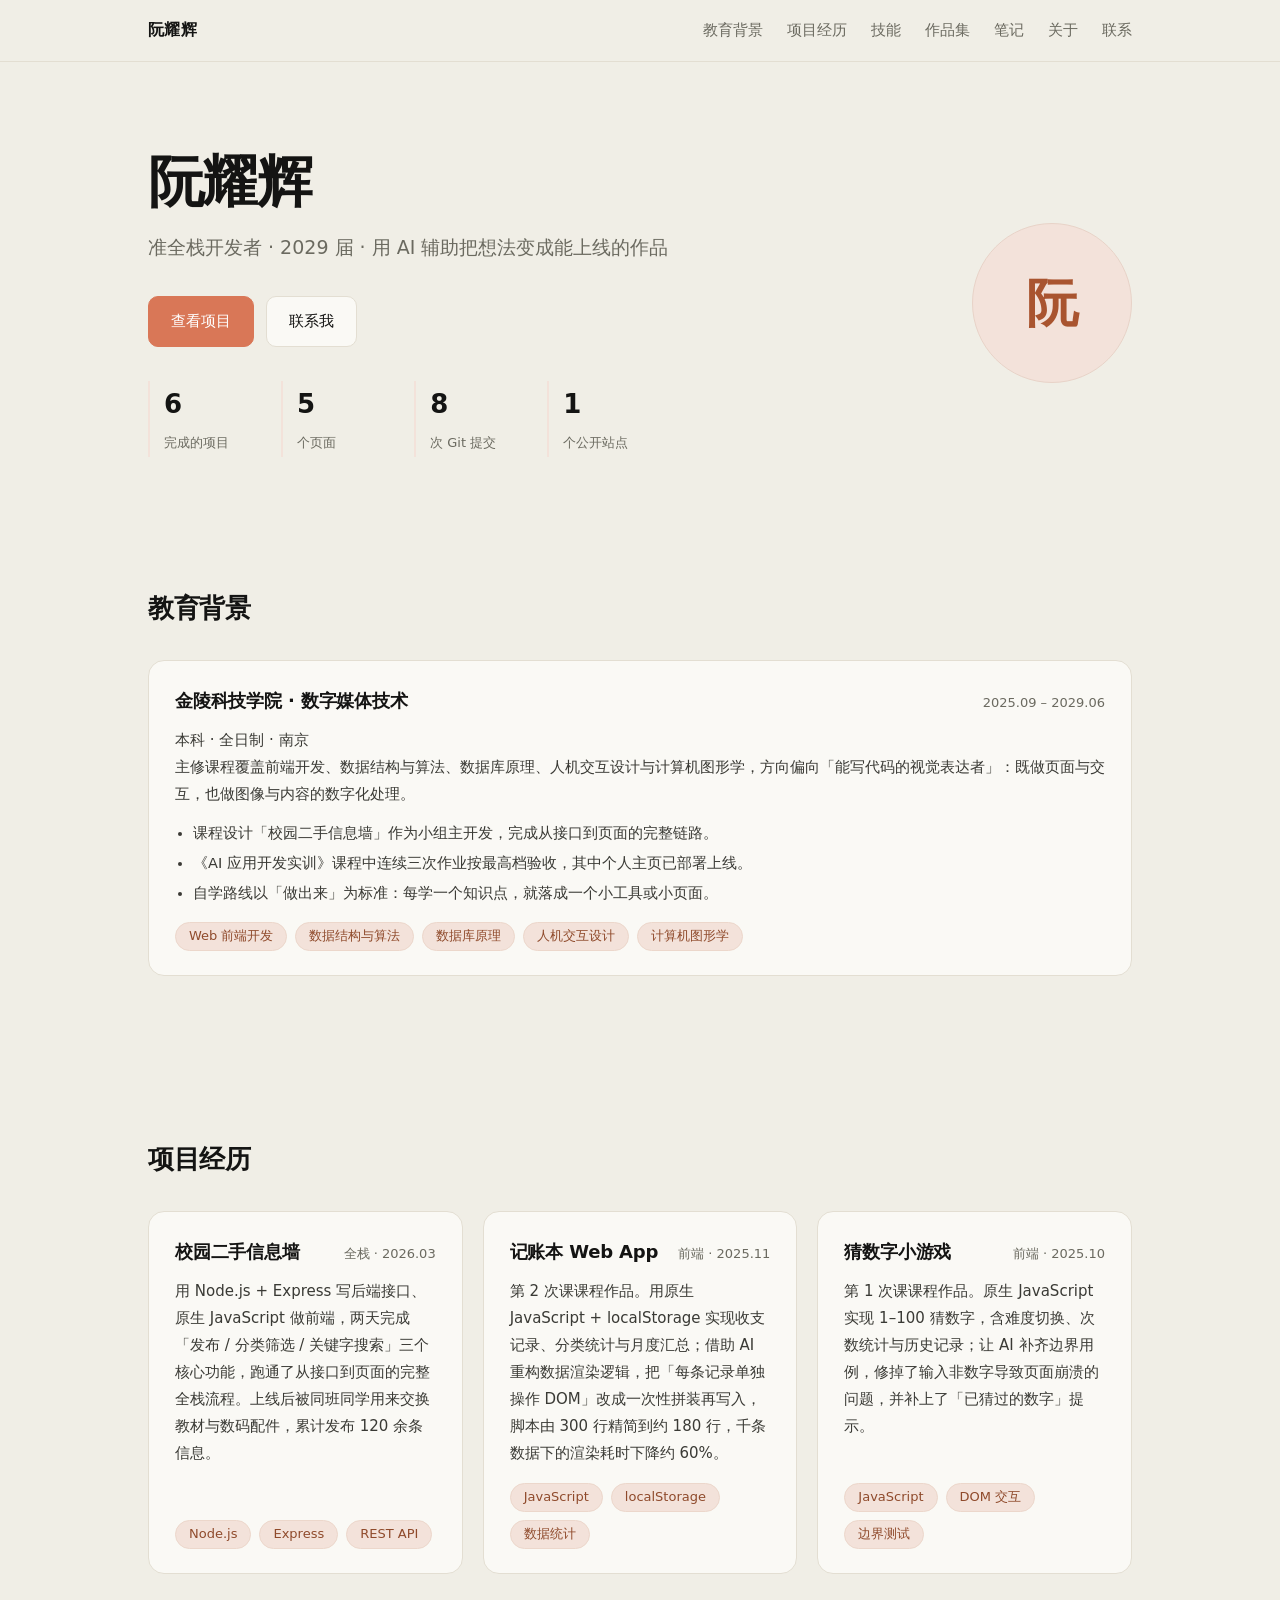
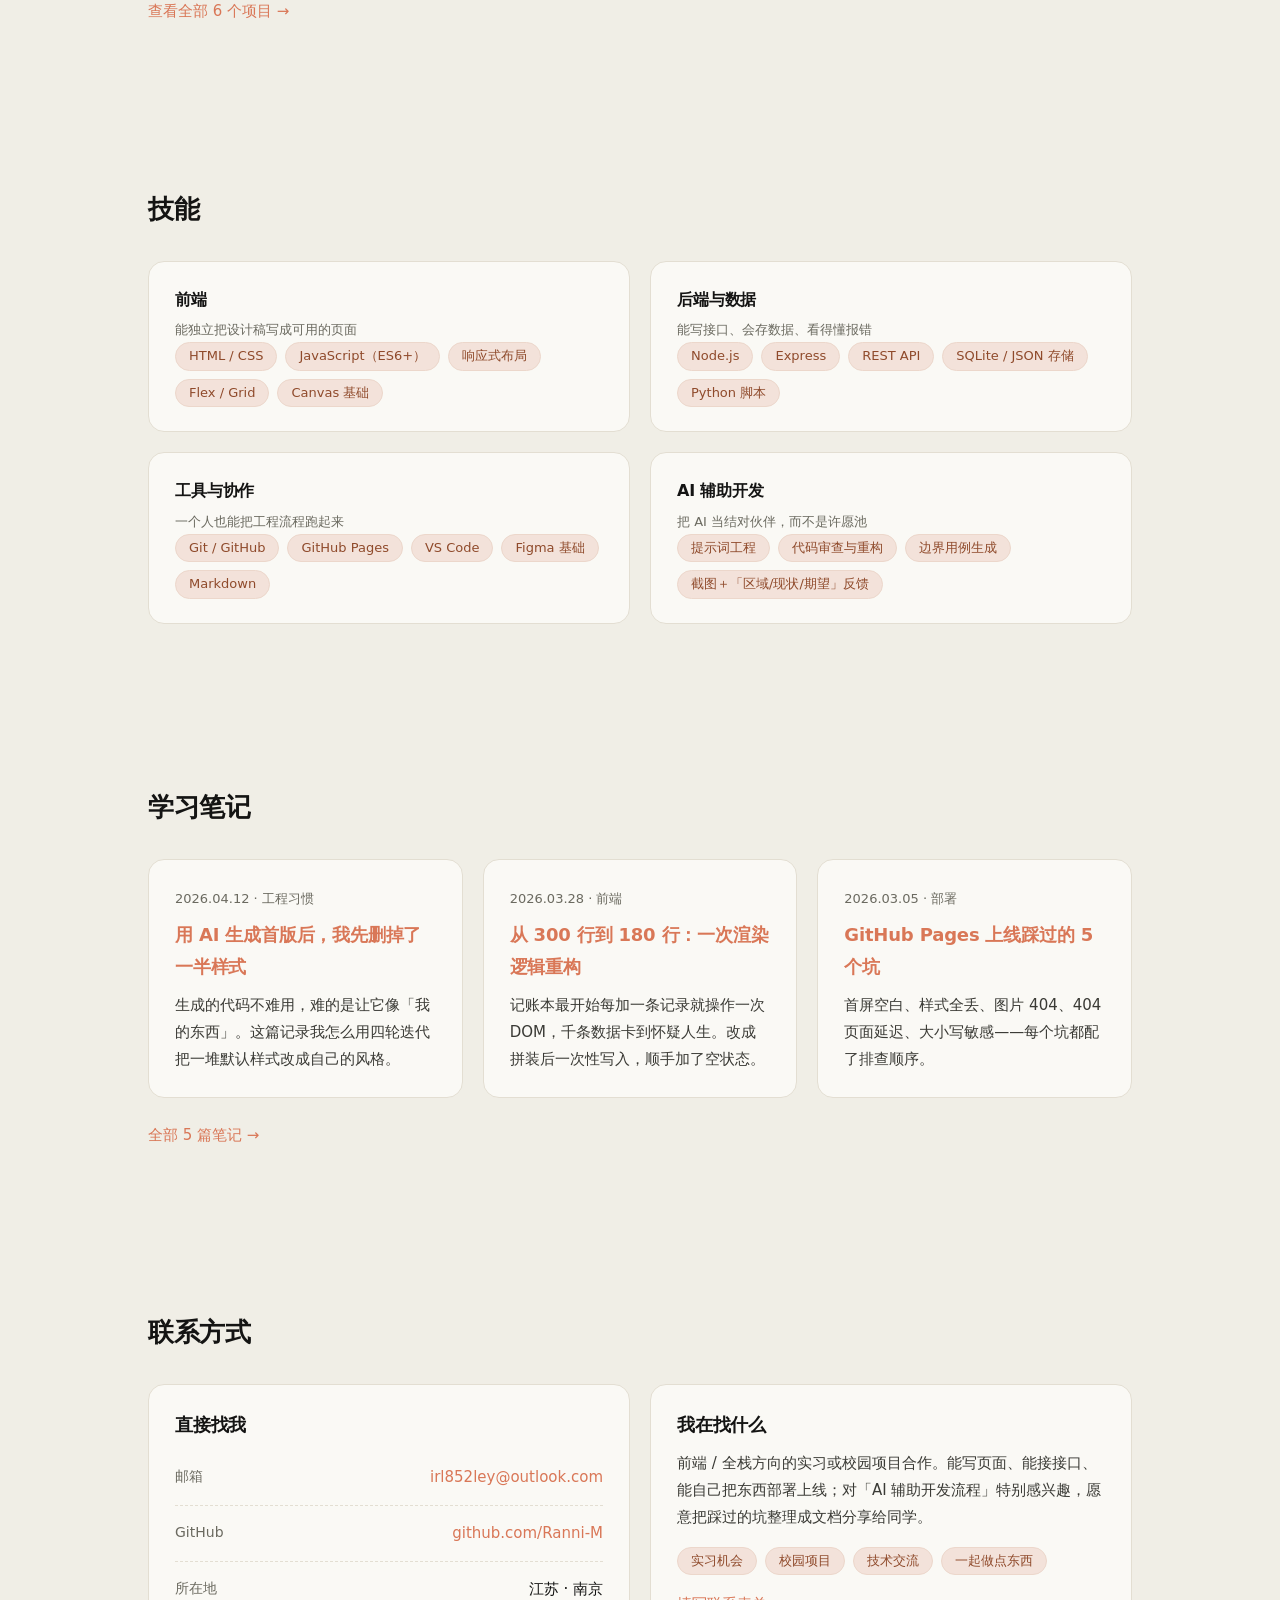
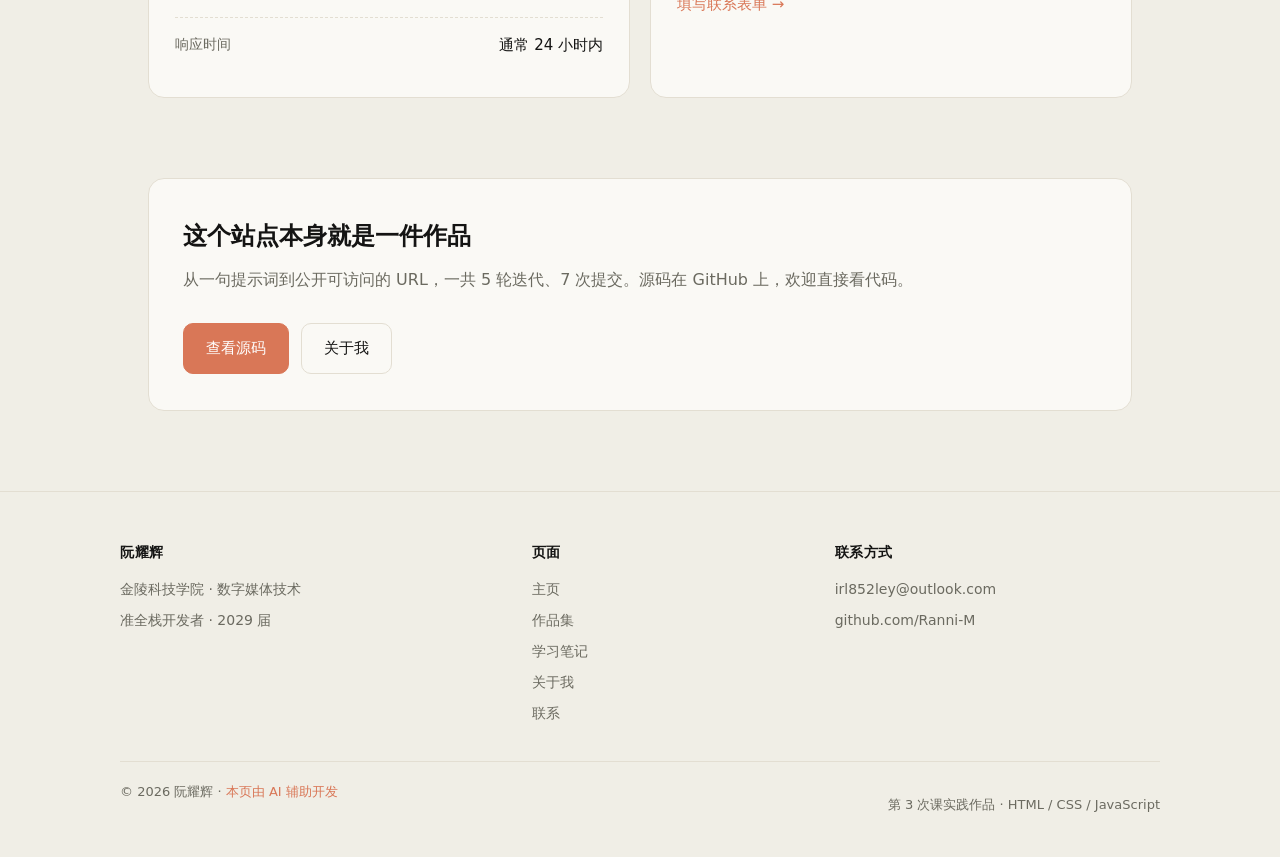
==== commit 6426793d: "迭代5: 数据条改为可核对的数字（8 次提交）" ====
--- a/index.html
+++ b/index.html
@@ -39,7 +39,7 @@
         <div class="stats">
           <div class="stat"><b>6</b><span>完成的项目</span></div>
           <div class="stat"><b>5</b><span>个页面</span></div>
-          <div class="stat"><b>7</b><span>次迭代提交</span></div>
+          <div class="stat"><b>8</b><span>次 Git 提交</span></div>
           <div class="stat"><b>1</b><span>个公开站点</span></div>
         </div>
       </div>
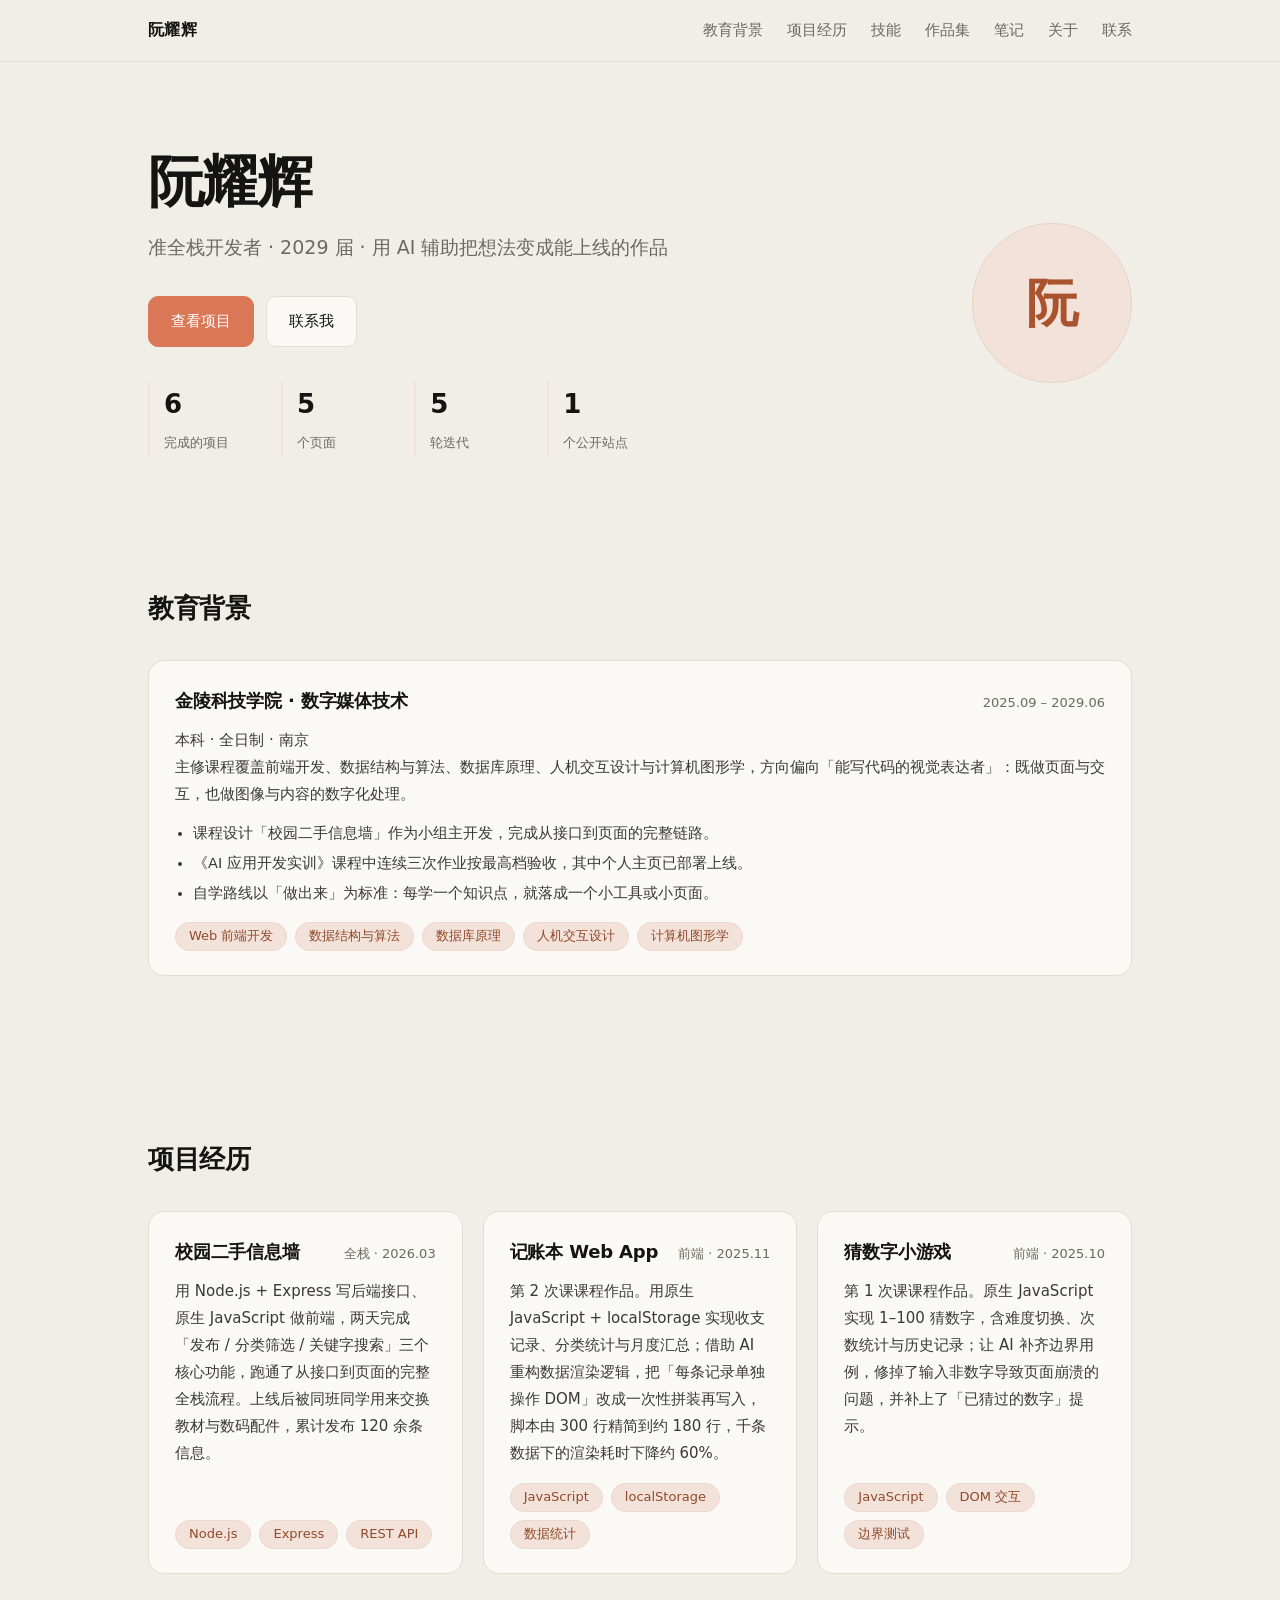
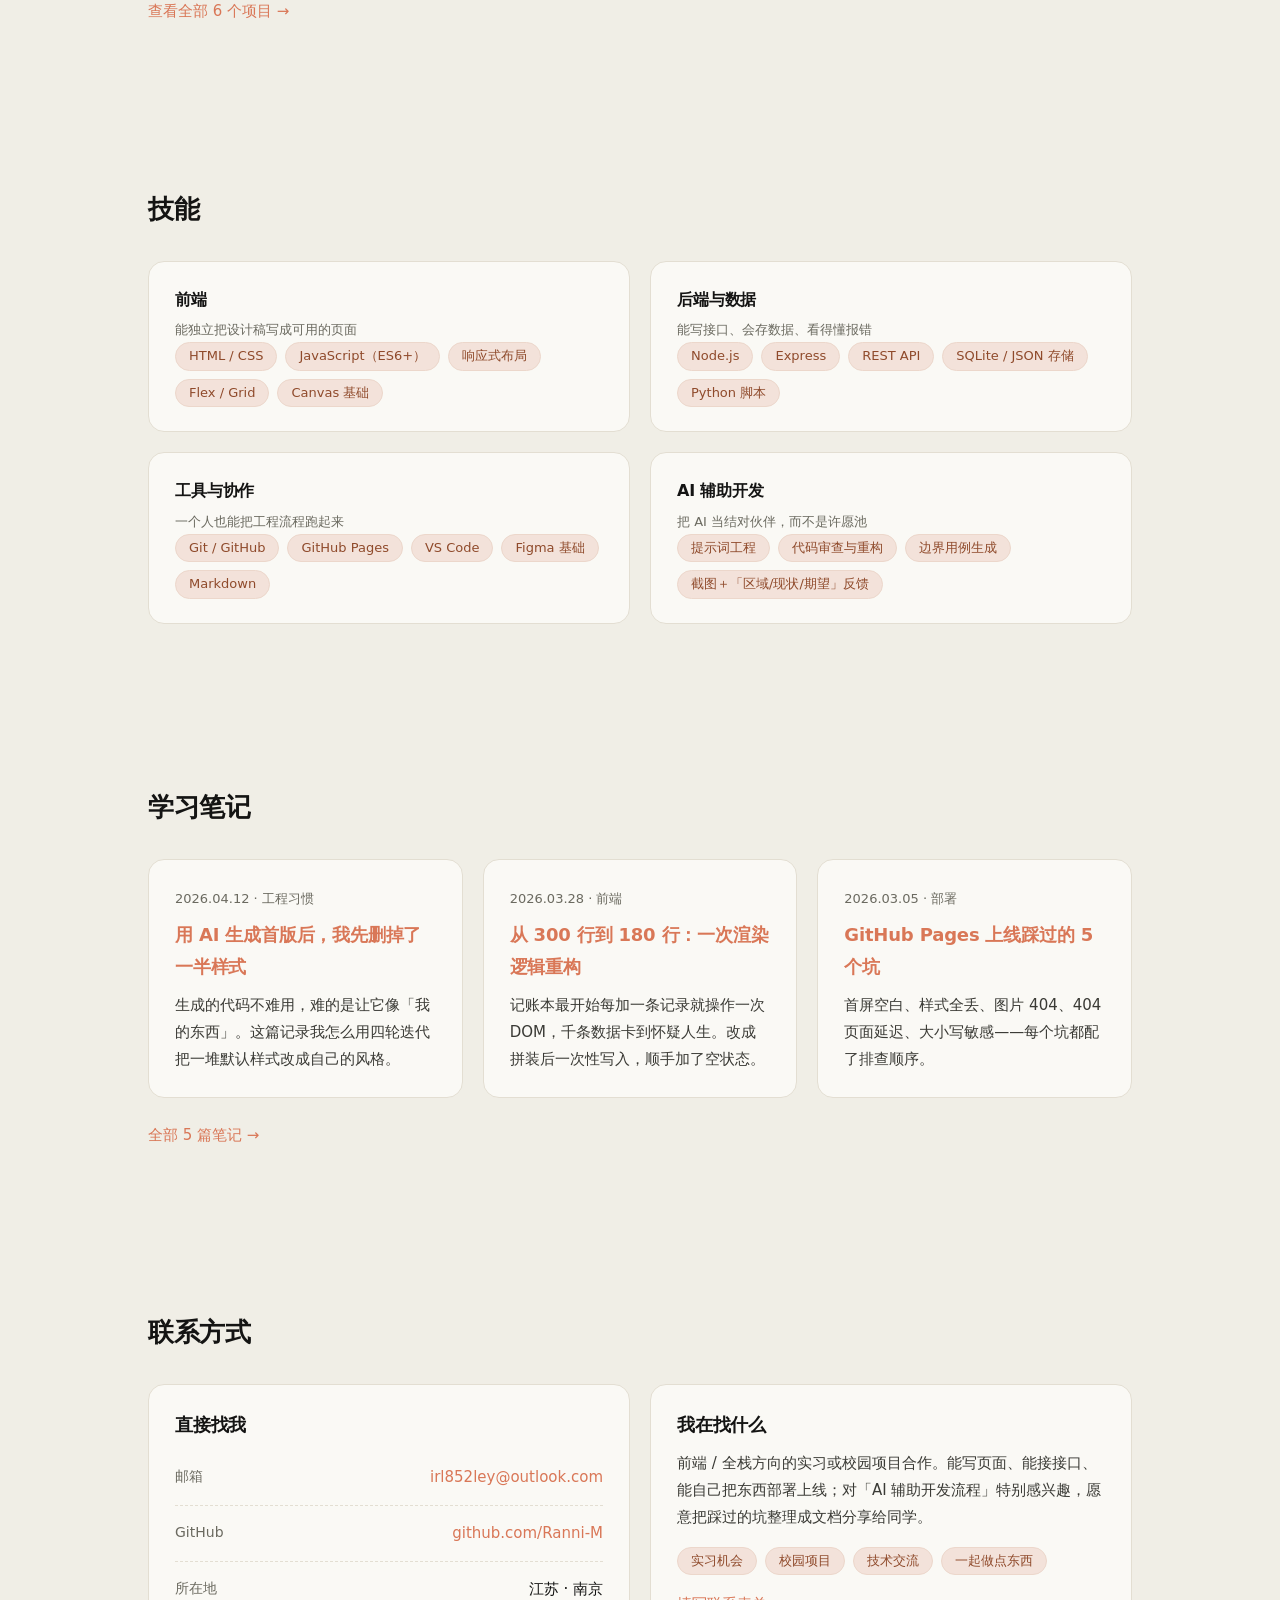
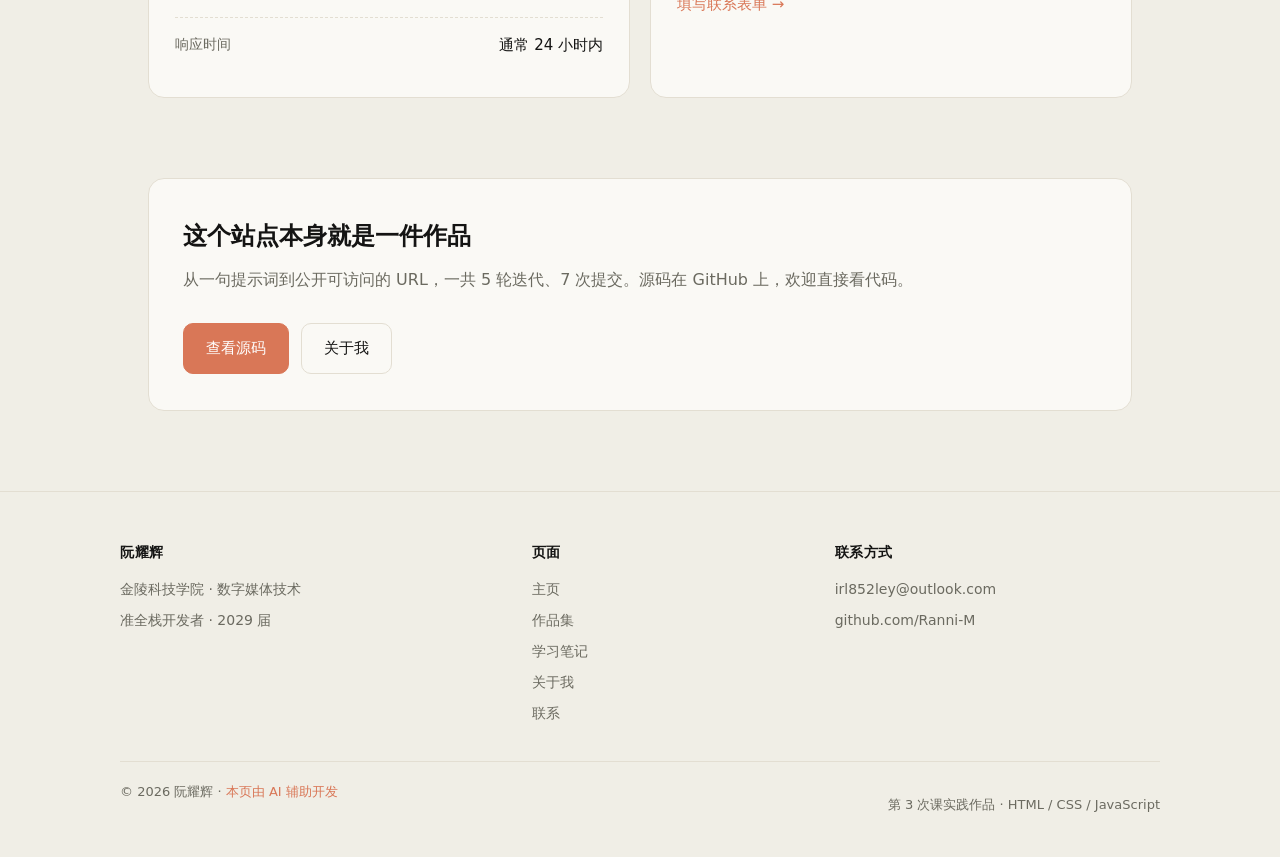
==== commit 87f8a5ff: "迭代5: 数据条改用不随提交数变化的「5 轮迭代」口径" ====
--- a/index.html
+++ b/index.html
@@ -39,7 +39,7 @@
         <div class="stats">
           <div class="stat"><b>6</b><span>完成的项目</span></div>
           <div class="stat"><b>5</b><span>个页面</span></div>
-          <div class="stat"><b>8</b><span>次 Git 提交</span></div>
+          <div class="stat"><b>5</b><span>轮迭代</span></div>
           <div class="stat"><b>1</b><span>个公开站点</span></div>
         </div>
       </div>
